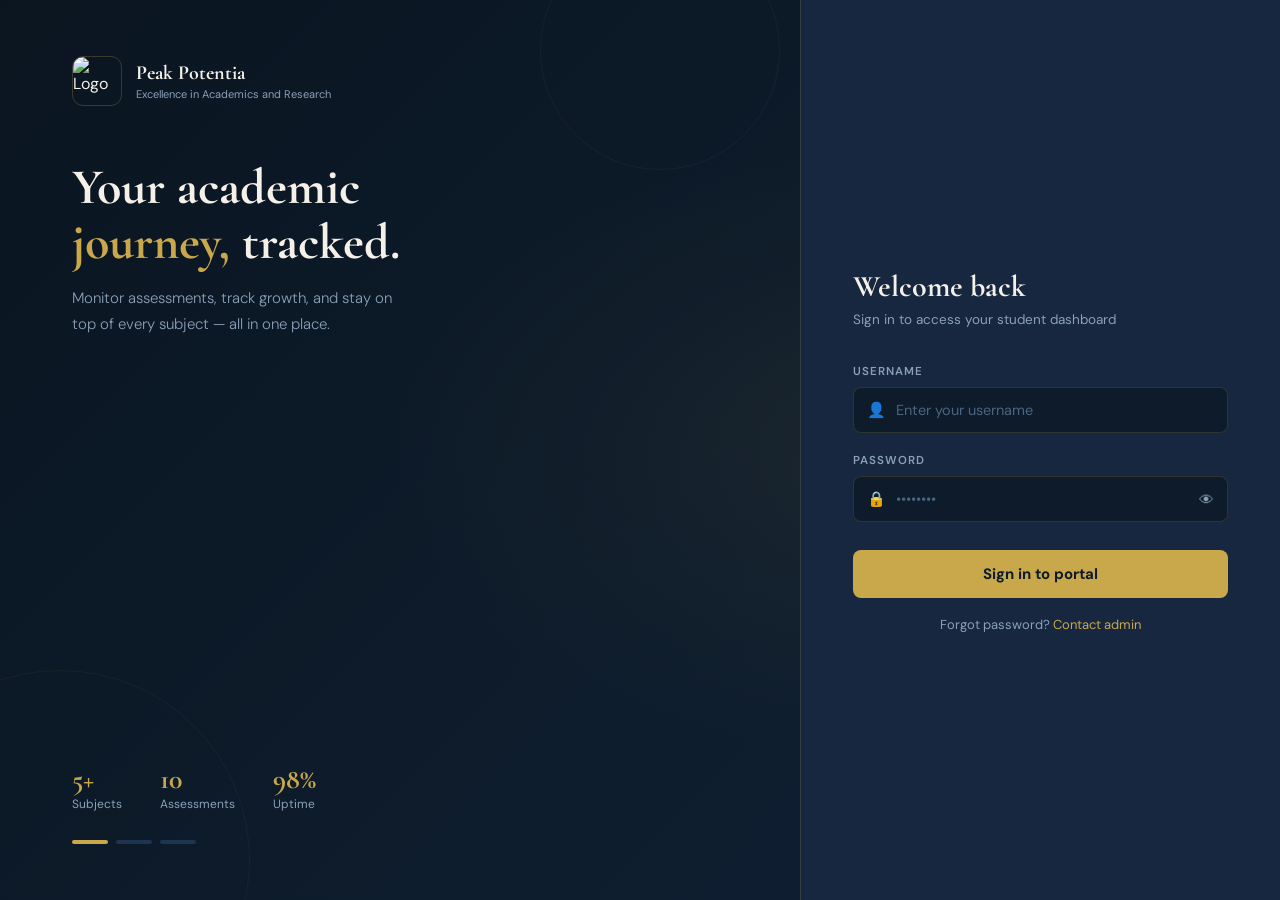
==== index.html @ 355eec3b "change the code" ====
<!DOCTYPE html>
<html lang="en">
<head>
<meta charset="UTF-8">
<meta name="viewport" content="width=device-width, initial-scale=1.0">
<title>Peak Potentia — Student Portal</title>
<link rel="preconnect" href="https://fonts.googleapis.com">
<link href="https://fonts.googleapis.com/css2?family=Cormorant+Garamond:wght@400;600;700&family=DM+Sans:wght@300;400;500;600&display=swap" rel="stylesheet">
<script src="https://cdn.jsdelivr.net/npm/@supabase/supabase-js@2"></script>
<link rel="stylesheet" href="style.css">

</head>
<body>
<div id="toast"></div>

<!-- ═══ LOGIN ═══ -->
<div id="s-login" class="screen active">
  <div class="login-wrap">
    <div class="login-deco"></div>
    <div class="login-ring" style="width:380px;height:380px;bottom:-150px;left:-130px;"></div>
    <div class="login-ring" style="width:240px;height:240px;top:-70px;right:500px;"></div>
    <div class="login-left">
      <div>
        <div class="ll-logo-wrap">
          <div class="ll-logo-box"><img id="ll-logo" src="https://fr1ekw4xx.tribe.junction.express/uploads/2025/05-May/29-Thu/sm/header-icon_6838241632ce3.png" alt="Logo"></div>
          <div><div class="ll-bname">Peak Potentia</div><div class="ll-btag">Excellence in Academics and Research</div></div>
        </div>
        <h1 class="ll-headline">Your academic<br><em>journey,</em> tracked.</h1>
        <p class="ll-sub">Monitor assessments, track growth, and stay on top of every subject — all in one place.</p>
      </div>
      <div>
        <div class="ll-stats">
          <div><div class="ll-sv">5+</div><div class="ll-sl">Subjects</div></div>
          <div><div class="ll-sv">10</div><div class="ll-sl">Assessments</div></div>
          <div><div class="ll-sv">98%</div><div class="ll-sl">Uptime</div></div>
        </div>
        <div class="ll-dots"><div class="ll-dot on"></div><div class="ll-dot"></div><div class="ll-dot"></div></div>
      </div>
    </div>
    <div class="login-right">
      <div class="lr-title">Welcome back</div>
      <div class="lr-tag">Sign in to access your student dashboard</div>
      <div id="login-err" class="login-err"></div>
      <label class="fl" for="inp-user">Username</label>
      <div class="fw">
        <span class="fi-icon">👤</span>
        <input class="fi" id="inp-user" type="text" placeholder="Enter your username" autocomplete="username">
      </div>
      <label class="fl" for="inp-pass">Password</label>
      <div class="fw">
        <span class="fi-icon">🔒</span>
        <input class="fi" id="inp-pass" type="password" placeholder="••••••••" autocomplete="current-password">
        <button class="tog-pass" type="button" onclick="togglePass()">👁</button>
      </div>
      <button class="login-btn" id="login-btn" onclick="doLogin()">Sign in to portal</button>
      <p class="login-forgot">Forgot password? <a href="#" onclick="toast('Contact your admin to reset password.','ok');return false;">Contact admin</a></p>
    </div>
  </div>
</div>

<!-- ═══ DASHBOARD ═══ -->
<div id="s-dash" class="screen">
  <div class="topbar">
    <div class="tb-brand">
      <div class="tb-logo"><img id="tb-logo" src="https://fr1ekw4xx.tribe.junction.express/uploads/2025/05-May/29-Thu/sm/header-icon_6838241632ce3.png" alt=""></div>
      <span class="tb-title">Peak <em>Potentia</em></span>
    </div>
    <div class="tb-sep"></div>
    <div class="tb-right">
      <button class="tb-notif">🔔<span class="ndot"></span></button>
      <div class="tb-vr"></div>
      <div style="display:flex;align-items:center;gap:9px;">
        <div class="tb-avatar" id="tb-av">—</div>
        <div><div class="tb-uname" id="tb-un">—</div><div class="tb-urole" id="tb-ur">—</div></div>
      </div>
      <div class="tb-vr"></div>
      <button class="signout-btn" onclick="doLogout()">Sign out</button>
    </div>
  </div>
  <div class="dash-body">
    <div class="dash-greet">
      <h2>Good morning, <em id="greet-name">—</em> ✦</h2>
      <p>Here's what's happening in your portal today.</p>
    </div>
    <div class="notice-board">
      <div class="nb-hdr">
        <span class="nb-lbl">Notice board</span>
        <span class="nb-badge" id="nb-ct">—</span>
      </div>
      <div class="notice-list" id="notice-list"><div class="loading-state">Loading…</div></div>
    </div>
    <div class="sec-lbl" id="subj-lbl">Enrolled Subjects</div>
    <div class="subj-grid" id="subj-grid"><div class="loading-state" style="grid-column:1/-1">Loading subjects…</div></div>
  </div>
</div>

<!-- ═══ SUBJECT DETAIL ═══ -->
<div id="s-detail" class="screen">
  <div class="topbar">
    <div class="tb-brand">
      <div class="tb-logo"><img id="tb2-logo" src="https://fr1ekw4xx.tribe.junction.express/uploads/2025/05-May/29-Thu/sm/header-icon_6838241632ce3.png" alt=""></div>
      <span class="tb-title">Peak <em>Potentia</em></span>
    </div>
    <button class="back-btn" onclick="goBack()">← Back</button>
    <div class="bc"><span>Dashboard</span><span style="opacity:.4"> › </span><span class="bc-cur" id="bc-name">—</span></div>
    <div class="tb-sep"></div>
    <div class="tb-right">
      <div style="display:flex;align-items:center;gap:9px;">
        <div class="tb-avatar" id="tb2-av">—</div>
        <div><div class="tb-uname" id="tb2-un">—</div><div class="tb-urole" id="tb2-ur">—</div></div>
      </div>
      <div class="tb-vr"></div>
      <button class="signout-btn" onclick="doLogout()">Sign out</button>
    </div>
  </div>
  <div class="detail-body">
    <div class="dh">
      <div class="dh-icon" id="d-icon">—</div>
      <div><div class="dh-title" id="d-title">—</div><div class="dh-meta" id="d-meta">—</div></div>
    </div>
    <div class="widgets-row">
      <!-- Widget 1: Assessments -->
      <div class="widget">
        <div class="wlbl">Assessments Completed</div>
        <div class="widget-ring-wrap">
          <div class="widget-ring">
            <svg width="70" height="70" viewBox="0 0 70 70">
              <circle cx="35" cy="35" r="28" fill="none" stroke="rgba(255,255,255,.07)" stroke-width="7"/>
              <circle id="ring-arc" cx="35" cy="35" r="28" fill="none" stroke="var(--gold)" stroke-width="7" stroke-linecap="round" stroke-dasharray="0 175.9"/>
            </svg>
            <div class="ring-val" id="ring-pct">0%</div>
          </div>
          <div>
            <div style="display:flex;align-items:flex-end;gap:6px;">
              <span class="wv" id="w-done">0</span>
              <span class="wd">/<span id="w-tot">10</span></span>
            </div>
            <div class="ws" id="w-rem">—</div>
          </div>
        </div>
      </div>
      <!-- Widget 2: Average Score -->
      <div class="widget">
        <div class="wlbl">Average Score</div>
        <div style="display:flex;align-items:flex-end;gap:6px;margin-bottom:10px;">
          <span class="wv" id="w-avg" style="color:var(--gold);">—</span>
          <span class="wd">%</span>
        </div>
        <div style="height:5px;background:rgba(255,255,255,.08);border-radius:3px;overflow:hidden;margin-bottom:7px;">
          <div id="avg-fill" style="height:100%;border-radius:3px;background:var(--gold);width:0%;transition:width .6s;"></div>
        </div>
        <div class="ws" id="w-vs">—</div>
      </div>
      <!-- Widget 3: Subscription -->
      <div class="widget" id="pay-widget">
        <div class="wlbl">Subscription Status</div>
        <div id="pay-widget-body"><div class="loading-state" style="padding:16px 0">Loading…</div></div>
      </div>
    </div>
    <!-- Chart -->
    <div class="chart-card">
      <div class="chart-hdr">
        <div class="chart-ttl">Monthly Performance</div>
        <div class="chart-leg">
          <div class="cli"><div class="cldot" style="background:var(--gold);"></div>Your score</div>
          <div class="cli"><div class="cldot" style="background:rgba(138,160,184,.5);"></div>Class avg</div>
        </div>
      </div>
      <div class="chart-area" id="chart-area"><div class="loading-state">Loading chart…</div></div>
    </div>
    <!-- Assessment Table -->
    <div class="table-card">
      <div class="thr">
        <div class="ttl">Assessment Breakdown</div>
        <span style="font-size:12px;color:var(--muted);" id="tbl-meta">—</span>
      </div>
      <div style="overflow-x:auto;">
        <table>
          <thead><tr><th>#</th><th>Assessment Name</th><th>Class Avg</th><th>Your Score</th><th>Remarks</th></tr></thead>
          <tbody id="asmnt-body"><tr><td colspan="5" class="loading-state">Loading…</td></tr></tbody>
        </table>
      </div>
    </div>

    <!-- ═══ ASSIGNMENTS SECTION ═══ -->
    <div id="assign-section" style="margin-top:18px;display:none;background:rgba(255,255,255,0.04);border:1px solid rgba(255,255,255,0.1);border-radius:14px;padding:20px 24px;">
      <div style="display:flex;justify-content:space-between;align-items:center;margin-bottom:14px;padding-bottom:12px;border-bottom:1px solid rgba(255,255,255,0.07);">
        <div style="font-weight:600;font-size:15px;color:var(--cream);">📝 Assignments</div>
        <span id="assign-count-lbl" style="font-size:12px;color:var(--muted);">—</span>
      </div>
      <div id="assign-list-student"></div>
    </div>

  </div>
</div>

<!-- ═══ VIEW ASSIGNMENT MODAL ═══ -->
<div id="view-modal" style="display:none;position:fixed;inset:0;background:rgba(0,0,0,0.85);z-index:9998;align-items:flex-start;justify-content:center;overflow-y:auto;padding:24px 12px;"
  oncontextmenu="return false;">
  <div style="background:#141c2e;border:1px solid rgba(255,255,255,0.12);border-radius:16px;padding:24px;width:100%;max-width:860px;box-shadow:0 32px 100px rgba(0,0,0,0.7);"
    onselectstart="return false;" ondragstart="return false;">
    <div id="view-modal-body"></div>
  </div>
</div>

<!-- ═══ SUBMIT MODAL ═══ -->
<div id="submit-modal" style="display:none;position:fixed;inset:0;background:rgba(0,0,0,0.7);z-index:9999;align-items:center;justify-content:center;">
  <div style="background:#1a2035;border:1px solid rgba(255,255,255,0.15);border-radius:14px;padding:28px;width:90%;max-width:420px;box-shadow:0 24px 80px rgba(0,0,0,0.5);">
    <div style="font-family:'Cormorant Garamond',serif;font-size:20px;font-weight:700;color:var(--cream);margin-bottom:5px;">Submit Assignment</div>
    <div id="modal-assign-title" style="font-size:13px;color:var(--muted);margin-bottom:20px;">—</div>
    <label style="font-size:11px;font-weight:600;letter-spacing:1px;text-transform:uppercase;color:var(--muted);display:block;margin-bottom:8px;">Upload File (PDF / Image / Word)</label>
    <input type="file" id="submit-file-input" accept=".pdf,.doc,.docx,.jpg,.jpeg,.png"
      style="width:100%;padding:10px 12px;background:rgba(255,255,255,0.06);border:1px solid rgba(255,255,255,0.15);border-radius:8px;color:var(--cream);font-size:13px;margin-bottom:12px;box-sizing:border-box;">
    <div id="submit-err" style="display:none;color:#fc8181;font-size:12.5px;margin-bottom:10px;padding:8px 12px;background:rgba(252,129,129,0.1);border-radius:6px;"></div>
    <div style="display:flex;gap:10px;justify-content:flex-end;margin-top:4px;">
      <button onclick="closeSubmitModal()"
        style="padding:9px 18px;border:1px solid rgba(255,255,255,0.15);border-radius:8px;background:transparent;color:var(--muted);font-size:13px;cursor:pointer;font-family:'DM Sans',sans-serif;">
        Cancel
      </button>
      <button onclick="doSubmitAssignment()"
        style="padding:9px 20px;border:none;border-radius:8px;background:var(--gold);color:#111;font-size:13px;font-weight:700;cursor:pointer;font-family:'DM Sans',sans-serif;">
        Submit →
      </button>
    </div>
  </div>
</div>

<!-- ═══ PAYMENT ═══ -->
<div id="s-pay" class="screen">
  <div class="topbar">
    <div class="tb-brand">
      <div class="tb-logo"><img id="tb3-logo" src="" alt=""></div>
      <span class="tb-title">Peak <em>Potentia</em></span>
    </div>
    <button class="back-btn" onclick="goBack()">← Back</button>
    <div class="bc"><span>Dashboard</span><span style="opacity:.4"> › </span><span class="bc-cur" id="pay-bc">Payment</span></div>
    <div class="tb-sep"></div>
    <div class="tb-right">
      <div style="display:flex;align-items:center;gap:9px;">
        <div class="tb-avatar" id="tb3-av">—</div>
        <div><div class="tb-uname" id="tb3-un">—</div><div class="tb-urole" id="tb3-ur">—</div></div>
      </div>
      <div class="tb-vr"></div>
      <button class="signout-btn" onclick="doLogout()">Sign out</button>
    </div>
  </div>
  <div class="pay-body">
    <div class="pay-eyebrow">Fee Payment</div>
    <div class="pay-title">Complete your<br>payment</div>
    <div class="pay-subtitle">Choose a method below to activate <strong id="pay-sname" style="color:var(--cream);">this subject</strong>.</div>
    <div class="pay-amount-box">
      <div>
        <div class="pab-lbl">Amount Due</div>
        <div class="pab-val">₹ <span id="pay-fee">—</span></div>
      </div>
      <div>
        <div class="pab-sname"><span id="pay-sicon">—</span> <span id="pay-sname2">—</span></div>
        <div class="pab-period">Monthly subscription</div>
      </div>
    </div>
    <div class="pay-methods-lbl">Select Payment Method</div>
    <div class="pay-methods">
      <!-- UPI -->
      <div class="pay-mc" id="mc-upi" onclick="selectMethod('upi')">
        <div class="pay-mh">
          <div class="pay-radio"><div class="pay-rdot"></div></div>
          <div class="pay-micon upi">📱</div>
          <div><div class="pay-mname">UPI Payment</div><div class="pay-mdesc">GPay, PhonePe, Paytm — scan and pay instantly</div></div>
        </div>
        <div class="pay-mbody" id="body-upi" style="display:none;">
          <div class="qr-wrap">
            <div class="qr-box">
              <svg viewBox="0 0 110 110" xmlns="http://www.w3.org/2000/svg" width="90" height="90">
                <rect width="110" height="110" fill="#fff"/>
                <rect x="8" y="8" width="28" height="28" fill="#111827" rx="2"/><rect x="12" y="12" width="20" height="20" fill="#fff" rx="1"/><rect x="16" y="16" width="12" height="12" fill="#111827" rx="1"/>
                <rect x="74" y="8" width="28" height="28" fill="#111827" rx="2"/><rect x="78" y="12" width="20" height="20" fill="#fff" rx="1"/><rect x="82" y="16" width="12" height="12" fill="#111827" rx="1"/>
                <rect x="8" y="74" width="28" height="28" fill="#111827" rx="2"/><rect x="12" y="78" width="20" height="20" fill="#fff" rx="1"/><rect x="16" y="82" width="12" height="12" fill="#111827" rx="1"/>
                <rect x="44" y="8" width="8" height="8" fill="#111827" rx="1"/><rect x="56" y="8" width="8" height="8" fill="#111827" rx="1"/>
                <rect x="44" y="20" width="4" height="4" fill="#111827" rx="1"/><rect x="52" y="20" width="4" height="4" fill="#111827" rx="1"/><rect x="60" y="20" width="8" height="4" fill="#111827" rx="1"/>
                <rect x="44" y="44" width="4" height="4" fill="#111827" rx="1"/><rect x="52" y="44" width="12" height="4" fill="#111827" rx="1"/>
                <rect x="44" y="52" width="8" height="4" fill="#111827" rx="1"/><rect x="56" y="52" width="4" height="4" fill="#111827" rx="1"/>
                <rect x="72" y="52" width="8" height="8" fill="#111827" rx="1"/><rect x="84" y="52" width="4" height="4" fill="#111827" rx="1"/>
                <rect x="44" y="60" width="4" height="8" fill="#111827" rx="1"/><rect x="52" y="64" width="8" height="4" fill="#111827" rx="1"/>
                <rect x="88" y="60" width="12" height="4" fill="#111827" rx="1"/><rect x="44" y="72" width="12" height="4" fill="#111827" rx="1"/>
                <rect x="60" y="72" width="4" height="8" fill="#111827" rx="1"/><rect x="68" y="76" width="8" height="4" fill="#111827" rx="1"/>
                <rect x="88" y="72" width="4" height="8" fill="#111827" rx="1"/><rect x="44" y="80" width="4" height="4" fill="#111827" rx="1"/>
                <rect x="52" y="80" width="4" height="4" fill="#111827" rx="1"/><rect x="68" y="84" width="12" height="8" fill="#111827" rx="1"/>
                <rect x="84" y="84" width="4" height="8" fill="#111827" rx="1"/><rect x="44" y="88" width="4" height="12" fill="#111827" rx="1"/>
                <rect x="52" y="92" width="8" height="8" fill="#111827" rx="1"/>
              </svg>
            </div>
            <div style="flex:1;">
              <div class="qr-inst">Scan QR and pay <strong>₹ <span id="upi-fee">—</span></strong> using any UPI app. Enter your UTR number below after paying.</div>
              <div class="qr-uid">UPI ID: <span>peakpotentia.fees@okaxis</span></div>
            </div>
          </div>
          <div class="utr-wrap">
            <label class="utr-label">UTR / Transaction Reference Number</label>
            <input class="utr-input" id="utr-upi" type="text" placeholder="e.g. 412345678901">
          </div>
        </div>
      </div>
      <!-- Bank Transfer -->
      <div class="pay-mc" id="mc-bank" onclick="selectMethod('bank')">
        <div class="pay-mh">
          <div class="pay-radio"><div class="pay-rdot"></div></div>
          <div class="pay-micon bank">🏦</div>
          <div><div class="pay-mname">Bank Transfer / NEFT</div><div class="pay-mdesc">Transfer directly to our account — NEFT / IMPS / RTGS</div></div>
        </div>
        <div class="pay-mbody" id="body-bank" style="display:none;">
          <div class="bank-grid">
            <div class="bf"><div class="bfl">Account Name</div><div class="bfv">Peak Potentia Edu. Pvt. Ltd.</div></div>
            <div class="bf"><div class="bfl">Account Number</div><div class="bfv">0042 1234 5678 90</div></div>
            <div class="bf"><div class="bfl">IFSC Code</div><div class="bfv">HDFC0004210</div></div>
            <div class="bf"><div class="bfl">Bank &amp; Branch</div><div class="bfv">HDFC Bank, Connaught Place</div></div>
          </div>
          <div style="font-size:13.5px;color:var(--muted);line-height:1.6;margin-bottom:14px;">
            Transfer <strong style="color:var(--cream);">₹ <span id="bank-fee">—</span></strong> and use your <strong style="color:var(--gold);">Roll No. <span id="bank-roll">—</span></strong> as the payment reference.
          </div>
          <div class="utr-wrap">
            <label class="utr-label">UTR / Transaction Reference Number</label>
            <input class="utr-input" id="utr-bank" type="text" placeholder="e.g. HDFC412345678901">
          </div>
        </div>
      </div>
      <!-- Cash -->
      <div class="pay-mc" id="mc-cash" onclick="selectMethod('cash')">
        <div class="pay-mh">
          <div class="pay-radio"><div class="pay-rdot"></div></div>
          <div class="pay-micon cash">💵</div>
          <div><div class="pay-mname">Cash Payment</div><div class="pay-mdesc">Visit the admin office and pay at the counter</div></div>
        </div>
        <div class="pay-mbody" id="body-cash" style="display:none;">
          <div class="cash-note">
            Visit the <strong>Admin &amp; Finance Office</strong> (Ground Floor, Block A) during working hours — <strong>Mon–Sat, 9 AM – 4 PM</strong>.
            Pay <strong>₹ <span id="cash-fee">—</span></strong> at the counter, collect your receipt, then click Submit below to log your request.
          </div>
        </div>
      </div>
    </div>
    <button class="pay-submit" id="pay-submit-btn" disabled onclick="submitPayment()">Select a payment method to continue</button>
    <p class="pay-note">Payments are verified by our team within 24 hours.<br>Your subject will be activated once confirmed.</p>
  </div>
</div>


<!-- ══ MY WORK MODAL (Student) ══ -->
<div id="my-work-modal" style="display:none;position:fixed;inset:0;background:rgba(0,0,0,0.88);z-index:9999;align-items:flex-start;justify-content:center;overflow-y:auto;padding:20px 12px;">
  <div style="background:#141c2e;border:1px solid rgba(255,255,255,0.12);border-radius:16px;width:100%;max-width:800px;box-shadow:0 32px 100px rgba(0,0,0,0.7);padding:24px;">

    <!-- Header -->
    <div style="display:flex;justify-content:space-between;align-items:center;margin-bottom:18px;">
      <div style="display:flex;align-items:center;gap:10px;">
        <div style="font-size:22px;">📋</div>
        <div>
          <div style="font-size:14px;font-weight:600;color:var(--cream);" id="mw-fname">My Submission</div>
          <div style="font-size:12px;color:var(--muted);">Your submitted worksheet</div>
        </div>
      </div>
      <button onclick="closeMyWork()" style="background:rgba(255,255,255,0.08);border:none;color:var(--muted);font-size:20px;cursor:pointer;border-radius:50%;width:36px;height:36px;">×</button>
    </div>

    <!-- File viewer -->
    <div id="mw-file-area" style="min-height:300px;background:rgba(0,0,0,0.2);border-radius:12px;overflow:hidden;"></div>

    <!-- Teacher remark -->
    <div id="mw-remark"></div>

    <!-- Close button -->
    <div style="margin-top:16px;text-align:right;">
      <button onclick="closeMyWork()" style="padding:9px 22px;background:transparent;color:var(--muted);border:1px solid rgba(255,255,255,0.15);border-radius:8px;font-family:'DM Sans',sans-serif;font-size:13px;cursor:pointer;">Close</button>
    </div>
  </div>
</div>

<script src="main.js"></script>
</body>
</html>
---- style.css ----
/* ═══════════════════ TOKENS ═══════════════════ */
*,
*::before,
*::after {
  box-sizing: border-box;
  margin: 0;
  padding: 0
}

:root {
  --navy: #0d1b2a;
  --navy-mid: #14263a;
  --navy-lt: #1e3450;
  --gold: #c9a84c;
  --gold-lt: #e8c97e;
  --cream: #f5f0e8;
  --muted: #8aa0b8;
  --green: #4caf82;
  --red: #e07070;
  --orange: #e8924a;
  --card: #172740;
  --border: rgba(201, 168, 76, .18);
  --border2: rgba(255, 255, 255, .05);
}

body {
  font-family: 'DM Sans', sans-serif;
  background: var(--navy);
  color: var(--cream);
  min-height: 100vh;
}

.screen {
  display: none;
  min-height: 100vh;
  animation: fadeIn .3s ease;
}

.screen.active {
  display: block;
}

@keyframes fadeIn {
  from {
    opacity: 0;
    transform: translateY(8px)
  }

  to {
    opacity: 1;
    transform: translateY(0)
  }
}

/* ═══ TOPBAR ═══ */
.topbar {
  height: 62px;
  background: var(--card);
  border-bottom: 1px solid var(--border);
  display: flex;
  align-items: center;
  padding: 0 28px;
  gap: 14px;
  position: sticky;
  top: 0;
  z-index: 100;
}

.tb-brand {
  display: flex;
  align-items: center;
  gap: 10px;
}

.tb-logo {
  width: 34px;
  height: 34px;
  border-radius: 7px;
  overflow: hidden;
  flex-shrink: 0;
}

.tb-logo img {
  width: 100%;
  height: 100%;
  object-fit: cover;
}

.tb-title {
  font-family: 'Cormorant Garamond', serif;
  font-size: 20px;
  font-weight: 700;
}

.tb-title em {
  color: var(--gold);
  font-style: normal;
}

.tb-sep {
  flex: 1;
}

.tb-right {
  display: flex;
  align-items: center;
  gap: 12px;
}

.tb-notif {
  position: relative;
  background: none;
  border: none;
  cursor: pointer;
  font-size: 18px;
  color: var(--muted);
}

.ndot {
  position: absolute;
  top: 2px;
  right: 2px;
  width: 7px;
  height: 7px;
  border-radius: 50%;
  background: var(--gold);
  border: 2px solid var(--card);
}

.tb-vr {
  width: 1px;
  height: 22px;
  background: var(--border);
}

.tb-avatar {
  width: 34px;
  height: 34px;
  border-radius: 50%;
  background: var(--gold);
  display: flex;
  align-items: center;
  justify-content: center;
  font-weight: 700;
  font-size: 13px;
  color: var(--navy);
}

.tb-uname {
  font-size: 13.5px;
  font-weight: 500;
}

.tb-urole {
  font-size: 11px;
  color: var(--muted);
}

.back-btn {
  display: flex;
  align-items: center;
  gap: 6px;
  background: none;
  border: 1px solid var(--border);
  border-radius: 6px;
  color: var(--muted);
  font-family: 'DM Sans', sans-serif;
  font-size: 13px;
  padding: 6px 14px;
  cursor: pointer;
  transition: all .2s;
}

.back-btn:hover {
  color: var(--cream);
  border-color: var(--gold);
}

.bc {
  display: flex;
  align-items: center;
  gap: 5px;
  font-size: 13px;
  color: var(--muted);
}

.bc-cur {
  color: var(--cream);
  font-weight: 500;
}

.signout-btn {
  background: none;
  border: 1px solid var(--border);
  border-radius: 6px;
  color: var(--muted);
  font-family: 'DM Sans', sans-serif;
  font-size: 12.5px;
  padding: 6px 12px;
  cursor: pointer;
  transition: all .2s;
}

.signout-btn:hover {
  color: var(--red);
  border-color: rgba(224, 112, 112, .4);
}

/* ═══ LOGIN ═══ */
.login-wrap {
  min-height: 100vh;
  display: flex;
  background: linear-gradient(135deg, #0a1520, #0d1b2a 50%, #0f2035);
  position: relative;
  overflow: hidden;
}

.login-deco {
  position: absolute;
  inset: 0;
  background: radial-gradient(ellipse 60% 50% at 72% 50%, rgba(201, 168, 76, .07), transparent 70%);
}

.login-ring {
  position: absolute;
  border-radius: 50%;
  border: 1px solid rgba(201, 168, 76, .06);
}

.login-left {
  flex: 1;
  display: flex;
  flex-direction: column;
  justify-content: space-between;
  padding: 56px 72px;
  position: relative;
  z-index: 1;
}

.ll-logo-wrap {
  display: flex;
  align-items: center;
  gap: 14px;
  margin-bottom: 54px;
}

.ll-logo-box {
  width: 50px;
  height: 50px;
  border-radius: 11px;
  overflow: hidden;
  border: 1.5px solid rgba(201, 168, 76, .25);
}

.ll-logo-box img {
  width: 100%;
  height: 100%;
  object-fit: cover;
}

.ll-bname {
  font-family: 'Cormorant Garamond', serif;
  font-size: 20px;
  font-weight: 700;
}

.ll-btag {
  font-size: 11px;
  color: var(--muted);
  margin-top: 2px;
}

.ll-headline {
  font-family: 'Cormorant Garamond', serif;
  font-size: 50px;
  font-weight: 700;
  line-height: 1.1;
  margin-bottom: 16px;
}

.ll-headline em {
  color: var(--gold);
  font-style: normal;
}

.ll-sub {
  color: var(--muted);
  font-size: 15px;
  font-weight: 300;
  line-height: 1.7;
  max-width: 330px;
}

.ll-stats {
  display: flex;
  gap: 38px;
}

.ll-sv {
  font-family: 'Cormorant Garamond', serif;
  font-size: 28px;
  font-weight: 700;
  color: var(--gold);
  line-height: 1;
}

.ll-sl {
  font-size: 12px;
  color: var(--muted);
  margin-top: 3px;
}

.ll-dots {
  display: flex;
  gap: 8px;
  margin-top: 28px;
}

.ll-dot {
  width: 36px;
  height: 4px;
  border-radius: 2px;
  background: var(--navy-lt);
}

.ll-dot.on {
  background: var(--gold);
}

.login-right {
  width: 480px;
  display: flex;
  flex-direction: column;
  justify-content: center;
  padding: 60px 52px;
  background: var(--card);
  border-left: 1px solid var(--border);
  position: relative;
  z-index: 1;
}

.lr-title {
  font-family: 'Cormorant Garamond', serif;
  font-size: 30px;
  font-weight: 700;
  margin-bottom: 6px;
}

.lr-tag {
  color: var(--muted);
  font-size: 13.5px;
  margin-bottom: 36px;
}

.login-err {
  display: none;
  background: rgba(224, 112, 112, .1);
  border: 1px solid rgba(224, 112, 112, .25);
  border-radius: 8px;
  padding: 11px 14px;
  font-size: 13px;
  color: var(--red);
  margin-bottom: 16px;
}

.demo-banner {
  background: rgba(201, 168, 76, .07);
  border: 1px solid rgba(201, 168, 76, .18);
  border-radius: 8px;
  padding: 10px 14px;
  font-size: 12px;
  color: #a88a40;
  margin-bottom: 18px;
  line-height: 1.6;
}

.demo-banner code {
  background: rgba(201, 168, 76, .15);
  padding: 1px 5px;
  border-radius: 3px;
  font-size: 11px;
  font-family: monospace;
}

.fl {
  font-size: 11.5px;
  font-weight: 600;
  letter-spacing: 1px;
  text-transform: uppercase;
  color: var(--muted);
  margin-bottom: 8px;
  display: block;
}

.fw {
  position: relative;
  margin-bottom: 20px;
}

.fi-icon {
  position: absolute;
  left: 14px;
  top: 50%;
  transform: translateY(-50%);
  color: var(--muted);
  font-size: 15px;
  pointer-events: none;
}

.fi {
  width: 100%;
  padding: 13px 14px 13px 42px;
  background: var(--navy);
  border: 1px solid var(--border);
  border-radius: 8px;
  color: var(--cream);
  font-family: 'DM Sans', sans-serif;
  font-size: 14.5px;
  outline: none;
  transition: border-color .2s;
}

.fi:focus {
  border-color: var(--gold);
}

.fi::placeholder {
  color: #4a6580;
}

.tog-pass {
  position: absolute;
  right: 14px;
  top: 50%;
  transform: translateY(-50%);
  background: none;
  border: none;
  cursor: pointer;
  color: var(--muted);
  font-size: 15px;
}

.login-btn {
  width: 100%;
  padding: 14px;
  background: var(--gold);
  border: none;
  border-radius: 8px;
  color: var(--navy);
  font-family: 'DM Sans', sans-serif;
  font-size: 15px;
  font-weight: 700;
  cursor: pointer;
  transition: background .2s, transform .1s;
  margin-top: 8px;
}

.login-btn:hover:not(:disabled) {
  background: var(--gold-lt);
  transform: translateY(-1px);
}

.login-btn:disabled {
  opacity: .5;
  cursor: not-allowed;
  transform: none;
}

.login-forgot {
  text-align: center;
  margin-top: 18px;
  font-size: 13px;
  color: var(--muted);
}

.login-forgot a {
  color: var(--gold);
  text-decoration: none;
}

/* ═══ DASHBOARD ═══ */
.dash-body {
  max-width: 1120px;
  margin: 0 auto;
  padding: 36px 32px;
}

.dash-greet h2 {
  font-family: 'Cormorant Garamond', serif;
  font-size: 34px;
  font-weight: 700;
  margin-bottom: 4px;
}

.dash-greet h2 em {
  color: var(--gold);
  font-style: normal;
}

.dash-greet p {
  color: var(--muted);
  font-size: 13.5px;
  margin-bottom: 32px;
}

.notice-board {
  background: var(--card);
  border: 1px solid var(--border);
  border-radius: 14px;
  padding: 22px 28px;
  margin-bottom: 34px;
  position: relative;
  overflow: hidden;
}

.notice-board::before {
  content: '';
  position: absolute;
  top: 0;
  left: 0;
  width: 4px;
  height: 100%;
  background: linear-gradient(to bottom, var(--gold), var(--gold-lt));
}

.nb-hdr {
  display: flex;
  align-items: center;
  gap: 10px;
  margin-bottom: 16px;
}

.nb-badge {
  background: var(--gold);
  color: var(--navy);
  border-radius: 20px;
  padding: 2px 9px;
  font-size: 11px;
  font-weight: 700;
}

.nb-lbl {
  font-size: 12px;
  font-weight: 600;
  letter-spacing: 1.2px;
  text-transform: uppercase;
  color: var(--gold);
}

.notice-list {
  display: flex;
  flex-direction: column;
  gap: 9px;
}

.ni {
  display: flex;
  align-items: flex-start;
  gap: 13px;
  padding: 12px 15px;
  background: rgba(255, 255, 255, .03);
  border-radius: 8px;
  border: 1px solid var(--border2);
}

.ndott {
  width: 8px;
  height: 8px;
  border-radius: 50%;
  margin-top: 5px;
  flex-shrink: 0;
}

.ndott.urgent {
  background: var(--red)
}

.ndott.info {
  background: var(--gold)
}

.ndott.success {
  background: var(--green)
}

.ni-txt {
  font-size: 13.5px;
  line-height: 1.5;
}

.ni-date {
  font-size: 11.5px;
  color: var(--muted);
  margin-top: 2px;
}

.sec-lbl {
  font-size: 11px;
  font-weight: 600;
  letter-spacing: 1.4px;
  text-transform: uppercase;
  color: var(--muted);
  margin-bottom: 18px;
}

.subj-grid {
  display: grid;
  grid-template-columns: repeat(3, 1fr);
  gap: 16px;
}

/* Subject cards */
.sub-card {
  background: var(--card);
  border: 1px solid var(--border);
  border-radius: 14px;
  padding: 22px;
  position: relative;
  overflow: hidden;
}

.sub-card.clickable {
  cursor: pointer;
  transition: all .25s;
}

.sub-card.clickable:hover {
  transform: translateY(-3px);
  box-shadow: 0 12px 32px rgba(0, 0, 0, .35);
}

.sub-card.clickable.active-card:hover {
  border-color: var(--gold);
}

.sub-card::after {
  content: '';
  position: absolute;
  top: 0;
  right: 0;
  width: 80px;
  height: 80px;
  border-radius: 0 14px 0 80px;
  opacity: .08;
}

.sub-card.c1::after {
  background: #4c9af5
}

.sub-card.c2::after {
  background: var(--gold)
}

.sub-card.c3::after {
  background: var(--green)
}

.sub-card.c4::after {
  background: #b47cef
}

.sub-card.c5::after {
  background: #ef7c8e
}

.sub-card.c6::after {
  background: #4cccaf
}

.si {
  width: 42px;
  height: 42px;
  border-radius: 10px;
  display: flex;
  align-items: center;
  justify-content: center;
  font-size: 20px;
  margin-bottom: 14px;
}

.si.c1 {
  background: rgba(76, 154, 245, .15)
}

.si.c2 {
  background: rgba(201, 168, 76, .15)
}

.si.c3 {
  background: rgba(76, 175, 130, .15)
}

.si.c4 {
  background: rgba(180, 124, 239, .15)
}

.si.c5 {
  background: rgba(239, 124, 142, .15)
}

.si.c6 {
  background: rgba(76, 204, 175, .15)
}

.sn {
  font-family: 'Cormorant Garamond', serif;
  font-size: 19px;
  font-weight: 600;
  margin-bottom: 3px;
}

.sm {
  font-size: 12px;
  color: var(--muted);
  margin-bottom: 14px;
}

.spb {
  height: 4px;
  background: rgba(255, 255, 255, .08);
  border-radius: 2px;
  overflow: hidden;
}

.spf {
  height: 100%;
  border-radius: 2px;
  background: var(--gold);
}

.spl {
  display: flex;
  justify-content: space-between;
  margin-top: 5px;
  font-size: 11.5px;
  color: var(--muted);
}

.due-chip {
  display: inline-flex;
  align-items: center;
  gap: 5px;
  background: rgba(232, 146, 74, .15);
  color: var(--orange);
  border-radius: 20px;
  padding: 3px 10px;
  font-size: 11px;
  font-weight: 600;
  margin-top: 10px;
}

.due-chip.urgent {
  background: rgba(224, 112, 112, .15);
  color: var(--red);
}

.lock-div {
  border: none;
  border-top: 1px solid var(--border);
  margin: 14px 0;
}

.fee-row {
  display: flex;
  justify-content: space-between;
  align-items: center;
  margin-bottom: 12px;
}

.fee-key {
  font-size: 12px;
  color: var(--muted);
}

.fee-val {
  font-size: 16px;
  font-weight: 700;
  font-family: 'Cormorant Garamond', serif;
}

.pay-now-btn {
  width: 100%;
  padding: 11px;
  background: var(--gold);
  border: none;
  border-radius: 8px;
  color: var(--navy);
  font-family: 'DM Sans', sans-serif;
  font-size: 13.5px;
  font-weight: 700;
  cursor: pointer;
  transition: background .2s, transform .1s;
}

.pay-now-btn:hover {
  background: var(--gold-lt);
  transform: translateY(-1px);
}

.pending-chip {
  display: inline-flex;
  align-items: center;
  gap: 7px;
  background: rgba(138, 160, 184, .1);
  border: 1px solid rgba(138, 160, 184, .2);
  color: var(--muted);
  border-radius: 20px;
  padding: 5px 14px;
  font-size: 12px;
  font-weight: 600;
  margin-top: 6px;
}

@keyframes pulse {

  0%,
  100% {
    opacity: 1
  }

  50% {
    opacity: .35
  }
}

.pulse-dot {
  width: 7px;
  height: 7px;
  border-radius: 50%;
  background: var(--gold);
  animation: pulse 1.6s infinite;
  display: inline-block;
}

/* ════════════════════════════════════════════════
   ✅ NEW — CLASS TYPE CHIP STYLES
   Subject card pe show karta hai ki student ne
   group class li hai ya individual (1-on-1) class
════════════════════════════════════════════════ */
.class-type-chip {
  display: inline-flex;
  align-items: center;
  gap: 5px;
  padding: 4px 12px;
  background: rgba(201, 168, 76, 0.15);
  border: 1px solid rgba(201, 168, 76, 0.35);
  border-radius: 20px;
  font-size: 11px;
  font-weight: 600;
  color: var(--gold);
  margin: 8px 0 10px 0;
  letter-spacing: 0.3px;
  white-space: nowrap;
}

/* Locked card mein chip subtle */
.class-type-chip.locked {
  background: rgba(138, 160, 184, 0.08);
  border-color: rgba(138, 160, 184, 0.2);
  color: var(--muted);
}

/* Active card mein chip golden glow ke saath */
.active-card .class-type-chip {
  background: rgba(201, 168, 76, 0.18);
  border-color: rgba(201, 168, 76, 0.4);
  box-shadow: 0 0 0 1px rgba(201, 168, 76, 0.08);
}

/* Detail page meta mein class type accent */
.dh-meta {
  display: flex;
  align-items: center;
  flex-wrap: wrap;
  gap: 4px;
}

/* ═══ DETAIL PAGE ═══ */
.detail-body {
  max-width: 1120px;
  margin: 0 auto;
  padding: 36px 32px;
}

.dh {
  display: flex;
  align-items: center;
  gap: 16px;
  margin-bottom: 32px;
}

.dh-icon {
  width: 54px;
  height: 54px;
  border-radius: 12px;
  display: flex;
  align-items: center;
  justify-content: center;
  font-size: 24px;
}

.dh-icon.c1 {
  background: rgba(76, 154, 245, .15)
}

.dh-icon.c2 {
  background: rgba(201, 168, 76, .15)
}

.dh-icon.c3 {
  background: rgba(76, 175, 130, .15)
}

.dh-icon.c4 {
  background: rgba(180, 124, 239, .15)
}

.dh-icon.c5 {
  background: rgba(239, 124, 142, .15)
}

.dh-icon.c6 {
  background: rgba(76, 204, 175, .15)
}

.dh-title {
  font-family: 'Cormorant Garamond', serif;
  font-size: 32px;
  font-weight: 700;
}

/* Updated — dh-meta now supports inline class type label */
.dh-meta {
  font-size: 13px;
  color: var(--muted);
  margin-top: 2px;
}

.widgets-row {
  display: grid;
  grid-template-columns: 1fr 1fr 1fr;
  gap: 16px;
  margin-bottom: 26px;
}

.widget {
  background: var(--card);
  border: 1px solid var(--border);
  border-radius: 14px;
  padding: 22px 24px;
}

.wlbl {
  font-size: 11px;
  font-weight: 600;
  letter-spacing: 1px;
  text-transform: uppercase;
  color: var(--muted);
  margin-bottom: 14px;
}

.widget-ring-wrap {
  display: flex;
  align-items: center;
  gap: 18px;
}

.widget-ring {
  position: relative;
  width: 70px;
  height: 70px;
}

.widget-ring svg {
  transform: rotate(-90deg);
}

.ring-val {
  position: absolute;
  inset: 0;
  display: flex;
  align-items: center;
  justify-content: center;
  font-family: 'Cormorant Garamond', serif;
  font-size: 17px;
  font-weight: 700;
}

.wv {
  font-family: 'Cormorant Garamond', serif;
  font-size: 42px;
  font-weight: 700;
  line-height: 1;
}

.wd {
  font-size: 16px;
  color: var(--muted);
  margin-bottom: 6px;
}

.ws {
  font-size: 12px;
  color: var(--muted);
  margin-top: 8px;
}

.widget.pay-due {
  border-color: rgba(232, 146, 74, .5);
  background: rgba(232, 146, 74, .03);
}

.widget.pay-active {
  border-color: rgba(76, 175, 130, .25);
}

.pay-due-banner {
  display: flex;
  align-items: flex-start;
  gap: 8px;
  background: rgba(232, 146, 74, .1);
  border: 1px solid rgba(232, 146, 74, .22);
  border-radius: 8px;
  padding: 10px 13px;
  margin-bottom: 12px;
}

.pay-due-txt {
  font-size: 12.5px;
  color: var(--orange);
  font-weight: 500;
  flex: 1;
  line-height: 1.4;
}

.pr {
  display: flex;
  justify-content: space-between;
  align-items: center;
  margin-bottom: 8px;
}

.pk {
  font-size: 12px;
  color: var(--muted);
}

.pv {
  font-size: 13.5px;
  font-weight: 500;
}

.pd {
  border: none;
  border-top: 1px solid var(--border);
  margin: 8px 0;
}

.pvbar {
  height: 6px;
  background: rgba(255, 255, 255, .08);
  border-radius: 3px;
  overflow: hidden;
  margin-top: 6px;
}

.pvfill {
  height: 100%;
  border-radius: 3px;
}

.pvlabel {
  display: flex;
  justify-content: space-between;
  font-size: 11px;
  color: var(--muted);
  margin-top: 5px;
}

.pay-status-chip {
  display: inline-flex;
  align-items: center;
  gap: 6px;
  background: rgba(76, 175, 130, .12);
  color: var(--green);
  border-radius: 20px;
  padding: 3px 10px;
  font-size: 11.5px;
  font-weight: 600;
  margin-top: 6px;
}

.pay-status-chip::before {
  content: '';
  width: 6px;
  height: 6px;
  border-radius: 50%;
  background: var(--green);
  display: inline-block;
}

.renew-btn {
  width: 100%;
  padding: 11px;
  background: var(--orange);
  border: none;
  border-radius: 8px;
  color: #fff;
  font-family: 'DM Sans', sans-serif;
  font-size: 13.5px;
  font-weight: 600;
  cursor: pointer;
  transition: opacity .2s, transform .1s;
  margin-top: 10px;
}

.renew-btn:hover {
  opacity: .9;
  transform: translateY(-1px);
}

/* ═══ CHART ═══ */
.chart-card {
  background: var(--card);
  border: 1px solid var(--border);
  border-radius: 14px;
  padding: 24px 28px;
  margin-bottom: 26px;
}

.chart-hdr {
  display: flex;
  justify-content: space-between;
  align-items: center;
  margin-bottom: 22px;
}

.chart-ttl {
  font-family: 'Cormorant Garamond', serif;
  font-size: 20px;
  font-weight: 600;
}

.chart-leg {
  display: flex;
  gap: 18px;
}

.cli {
  display: flex;
  align-items: center;
  gap: 6px;
  font-size: 12px;
  color: var(--muted);
}

.cldot {
  width: 8px;
  height: 8px;
  border-radius: 50%;
}

.chart-area {
  display: flex;
  align-items: flex-end;
  gap: 10px;
  height: 140px;
}

.cbg {
  flex: 1;
  display: flex;
  flex-direction: column;
  align-items: center;
  gap: 6px;
  height: 100%;
}

.cbars {
  display: flex;
  gap: 4px;
  align-items: flex-end;
  height: 120px;
  width: 100%;
  justify-content: center;
}

.cbar {
  width: 14px;
  border-radius: 4px 4px 0 0;
}

.cmonth {
  font-size: 10.5px;
  color: var(--muted);
}

/* ═══ TABLE ═══ */
.table-card {
  background: var(--card);
  border: 1px solid var(--border);
  border-radius: 14px;
  overflow: hidden;
}

.thr {
  padding: 20px 24px;
  display: flex;
  justify-content: space-between;
  align-items: center;
  border-bottom: 1px solid var(--border);
}

.ttl {
  font-family: 'Cormorant Garamond', serif;
  font-size: 20px;
  font-weight: 600;
}

table {
  width: 100%;
  border-collapse: collapse;
}

thead th {
  padding: 12px 20px;
  text-align: left;
  font-size: 10.5px;
  font-weight: 600;
  letter-spacing: 1px;
  text-transform: uppercase;
  color: var(--muted);
  border-bottom: 1px solid var(--border);
  background: rgba(0, 0, 0, .15);
}

tbody tr {
  border-bottom: 1px solid rgba(255, 255, 255, .04);
  transition: background .15s;
}

tbody tr:last-child {
  border-bottom: none;
}

tbody tr:hover {
  background: rgba(255, 255, 255, .02);
}

tbody tr.upcoming {
  opacity: .35;
}

tbody td {
  padding: 13px 20px;
  font-size: 13.5px;
}

.sbw {
  display: flex;
  align-items: center;
  gap: 10px;
}

.smb {
  flex: 1;
  max-width: 70px;
  height: 4px;
  background: rgba(255, 255, 255, .08);
  border-radius: 2px;
  overflow: hidden;
}

.smf {
  height: 100%;
  border-radius: 2px;
}

.smf.high {
  background: var(--green)
}

.smf.mid {
  background: var(--gold)
}

.smf.low {
  background: var(--red)
}

.rmk {
  display: inline-flex;
  padding: 3px 10px;
  border-radius: 20px;
  font-size: 11.5px;
  font-weight: 500;
}

.rmk.excellent {
  background: rgba(76, 175, 130, .12);
  color: var(--green);
}

.rmk.good {
  background: rgba(201, 168, 76, .12);
  color: var(--gold-lt);
}

.rmk.average {
  background: rgba(138, 160, 184, .12);
  color: var(--muted);
}

.rmk.below {
  background: rgba(224, 112, 112, .12);
  color: var(--red);
}

.dchip {
  font-size: 11px;
  padding: 2px 7px;
  border-radius: 10px;
  margin-left: 4px;
}

.dpos {
  background: rgba(76, 175, 130, .12);
  color: var(--green);
}

.dneg {
  background: rgba(224, 112, 112, .12);
  color: var(--red);
}

/* ═══ PAYMENT PAGE ═══ */
.pay-body {
  max-width: 680px;
  margin: 0 auto;
  padding: 48px 32px 80px;
}

.pay-eyebrow {
  font-size: 11px;
  font-weight: 600;
  letter-spacing: 1.4px;
  text-transform: uppercase;
  color: var(--gold);
  margin-bottom: 10px;
}

.pay-title {
  font-family: 'Cormorant Garamond', serif;
  font-size: 36px;
  font-weight: 700;
  line-height: 1.1;
  margin-bottom: 8px;
}

.pay-subtitle {
  font-size: 14px;
  color: var(--muted);
  margin-bottom: 28px;
}

.pay-amount-box {
  background: linear-gradient(135deg, rgba(201, 168, 76, .09), rgba(201, 168, 76, .03));
  border: 1px solid rgba(201, 168, 76, .25);
  border-radius: 14px;
  padding: 22px 28px;
  margin-bottom: 28px;
  display: flex;
  align-items: center;
  justify-content: space-between;
  gap: 16px;
}

.pab-lbl {
  font-size: 11px;
  font-weight: 600;
  letter-spacing: 1px;
  text-transform: uppercase;
  color: var(--muted);
  margin-bottom: 4px;
}

.pab-val {
  font-family: 'Cormorant Garamond', serif;
  font-size: 40px;
  font-weight: 700;
  color: var(--gold);
}

.pab-sname {
  font-size: 14px;
  font-weight: 600;
  text-align: right;
}

.pab-period {
  font-size: 12px;
  color: var(--muted);
}

.pay-methods-lbl {
  font-size: 11px;
  font-weight: 600;
  letter-spacing: 1.2px;
  text-transform: uppercase;
  color: var(--muted);
  margin-bottom: 14px;
}

.pay-methods {
  display: flex;
  flex-direction: column;
  gap: 12px;
  margin-bottom: 24px;
}

.pay-mc {
  background: var(--card);
  border: 1px solid var(--border);
  border-radius: 14px;
  padding: 18px 22px;
  cursor: pointer;
  transition: all .22s;
}

.pay-mc:hover {
  border-color: rgba(201, 168, 76, .3);
}

.pay-mc.sel {
  border-color: var(--gold);
  background: rgba(201, 168, 76, .04);
}

.pay-mh {
  display: flex;
  align-items: center;
  gap: 14px;
}

.pay-radio {
  width: 20px;
  height: 20px;
  border-radius: 50%;
  border: 2px solid rgba(138, 160, 184, .35);
  display: flex;
  align-items: center;
  justify-content: center;
  flex-shrink: 0;
}

.pay-mc.sel .pay-radio {
  border-color: var(--gold);
}

.pay-rdot {
  width: 9px;
  height: 9px;
  border-radius: 50%;
  background: var(--gold);
  display: none;
}

.pay-mc.sel .pay-rdot {
  display: block;
}

.pay-micon {
  width: 40px;
  height: 40px;
  border-radius: 10px;
  display: flex;
  align-items: center;
  justify-content: center;
  font-size: 18px;
}

.pay-micon.upi {
  background: rgba(76, 154, 245, .12);
}

.pay-micon.bank {
  background: rgba(76, 175, 130, .12);
}

.pay-micon.cash {
  background: rgba(201, 168, 76, .12);
}

.pay-mname {
  font-size: 15px;
  font-weight: 600;
}

.pay-mdesc {
  font-size: 12.5px;
  color: var(--muted);
  margin-top: 2px;
}

.pay-mbody {
  margin-top: 18px;
  padding-top: 18px;
  border-top: 1px solid var(--border);
  animation: fadeIn .25s ease;
}

.qr-wrap {
  display: flex;
  align-items: flex-start;
  gap: 20px;
}

.qr-box {
  background: #fff;
  border-radius: 10px;
  padding: 10px;
  width: 110px;
  height: 110px;
  flex-shrink: 0;
  display: flex;
  align-items: center;
  justify-content: center;
}

.qr-inst {
  font-size: 14px;
  line-height: 1.6;
  margin-bottom: 12px;
}

.qr-inst strong {
  color: var(--gold);
}

.qr-uid {
  background: var(--navy);
  border: 1px solid var(--border);
  border-radius: 8px;
  padding: 10px 14px;
  font-size: 13px;
  color: var(--muted);
}

.qr-uid span {
  color: var(--cream);
  font-weight: 500;
}

.bank-grid {
  display: grid;
  grid-template-columns: 1fr 1fr;
  gap: 10px;
  margin-bottom: 14px;
}

.bf {
  background: var(--navy);
  border: 1px solid var(--border);
  border-radius: 8px;
  padding: 12px 14px;
}

.bfl {
  font-size: 10.5px;
  font-weight: 600;
  letter-spacing: .8px;
  text-transform: uppercase;
  color: var(--muted);
  margin-bottom: 4px;
}

.bfv {
  font-size: 13.5px;
  font-weight: 500;
}

.cash-note {
  background: var(--navy);
  border: 1px solid var(--border);
  border-radius: 10px;
  padding: 16px 18px;
  font-size: 13.5px;
  color: var(--muted);
  line-height: 1.65;
}

.cash-note strong {
  color: var(--cream);
}

.utr-wrap {
  margin-top: 16px;
}

.utr-label {
  font-size: 11.5px;
  font-weight: 600;
  letter-spacing: .8px;
  text-transform: uppercase;
  color: var(--muted);
  margin-bottom: 8px;
  display: block;
}

.utr-input {
  width: 100%;
  padding: 12px 14px;
  background: var(--navy);
  border: 1px solid var(--border);
  border-radius: 8px;
  color: var(--cream);
  font-family: 'DM Sans', sans-serif;
  font-size: 14px;
  outline: none;
  transition: border-color .2s;
}

.utr-input:focus {
  border-color: var(--gold);
}

.utr-input::placeholder {
  color: #4a6580;
}

.pay-submit {
  width: 100%;
  padding: 16px;
  background: var(--gold);
  border: none;
  border-radius: 10px;
  color: var(--navy);
  font-family: 'DM Sans', sans-serif;
  font-size: 15.5px;
  font-weight: 700;
  cursor: pointer;
  transition: background .2s, transform .1s, opacity .2s;
}

.pay-submit:hover:not(:disabled) {
  background: var(--gold-lt);
  transform: translateY(-1px);
}

.pay-submit:disabled {
  opacity: .35;
  cursor: not-allowed;
}

.pay-note {
  text-align: center;
  font-size: 12px;
  color: var(--muted);
  margin-top: 14px;
  line-height: 1.6;
}

/* ═══ UTILS ═══ */
.spinner {
  width: 16px;
  height: 16px;
  border: 2px solid rgba(13, 27, 42, .3);
  border-top-color: var(--navy);
  border-radius: 50%;
  animation: spin .7s linear infinite;
  display: inline-block;
  vertical-align: middle;
  margin-right: 6px;
}

@keyframes spin {
  to {
    transform: rotate(360deg)
  }
}

#toast {
  position: fixed;
  bottom: 26px;
  left: 50%;
  transform: translateX(-50%) translateY(70px);
  background: var(--card);
  border: 1px solid var(--border);
  color: var(--cream);
  padding: 11px 22px;
  border-radius: 8px;
  font-size: 13.5px;
  font-weight: 500;
  transition: transform .28s, opacity .28s;
  z-index: 9999;
  white-space: nowrap;
  opacity: 0;
}

#toast.show {
  transform: translateX(-50%) translateY(0);
  opacity: 1;
}

#toast.ok {
  border-color: rgba(76, 175, 130, .4);
  color: var(--green);
}

#toast.err {
  border-color: rgba(224, 112, 112, .4);
  color: var(--red);
}

.loading-state {
  text-align: center;
  padding: 48px;
  color: var(--muted);
  font-size: 14px;
}


/* ════════════════════════════════════════════════
   ✅ ADD THIS TO END OF YOUR style.css
   Per-subject dual fee options + class type chip
════════════════════════════════════════════════ */

/* Class type chip — Subject card pe show */
.class-type-chip {
  display: inline-flex;
  align-items: center;
  gap: 5px;
  padding: 4px 12px;
  background: rgba(201, 168, 76, 0.15);
  border: 1px solid rgba(201, 168, 76, 0.35);
  border-radius: 20px;
  font-size: 11px;
  font-weight: 600;
  color: var(--gold);
  margin: 8px 0 10px 0;
  letter-spacing: 0.3px;
  white-space: nowrap;
}

.class-type-chip.locked {
  background: rgba(138, 160, 184, 0.08);
  border-color: rgba(138, 160, 184, 0.2);
  color: var(--muted);
}

.active-card .class-type-chip {
  background: rgba(201, 168, 76, 0.18);
  border-color: rgba(201, 168, 76, 0.4);
  box-shadow: 0 0 0 1px rgba(201, 168, 76, 0.08);
}

/* "Choose Class Type" label */
.choose-label {
  font-size: 11px;
  font-weight: 600;
  letter-spacing: 0.8px;
  text-transform: uppercase;
  color: var(--muted);
  margin-bottom: 10px;
  margin-top: 4px;
}

/* Fee option row (Group or Individual) */
.fee-option-row {
  position: relative;
  display: flex;
  align-items: center;
  justify-content: space-between;
  padding: 12px 14px;
  background: rgba(255, 255, 255, 0.04);
  border: 1px solid rgba(255, 255, 255, 0.1);
  border-radius: 10px;
  margin-bottom: 10px;
  cursor: pointer;
  transition: all 0.2s ease;
}

.fee-option-row:hover {
  background: rgba(201, 168, 76, 0.08);
  border-color: rgba(201, 168, 76, 0.4);
  transform: translateX(2px);
}

.fee-option-row.premium {
  background: linear-gradient(135deg, rgba(201, 168, 76, 0.08), rgba(201, 168, 76, 0.03));
  border-color: rgba(201, 168, 76, 0.3);
}

.fee-option-row.premium:hover {
  background: linear-gradient(135deg, rgba(201, 168, 76, 0.15), rgba(201, 168, 76, 0.05));
  border-color: var(--gold);
}

.fee-opt-info {
  display: flex;
  align-items: center;
  gap: 10px;
  flex: 1;
}

.fee-opt-emoji {
  font-size: 18px;
}

.fee-opt-name {
  font-size: 13px;
  font-weight: 600;
  color: var(--cream);
  margin-bottom: 2px;
}

.fee-opt-price {
  font-size: 15px;
  font-weight: 700;
  color: var(--gold);
  font-family: 'Cormorant Garamond', serif;
}

.fee-opt-period {
  font-size: 11px;
  color: var(--muted);
  font-weight: 400;
  margin-left: 3px;
}

.fee-opt-arrow {
  font-size: 16px;
  color: var(--gold);
  font-weight: 700;
  margin-left: 8px;
}

.fee-opt-badge {
  position: absolute;
  top: -7px;
  right: 12px;
  padding: 2px 8px;
  background: var(--gold);
  color: #111;
  font-size: 9px;
  font-weight: 700;
  letter-spacing: 1px;
  border-radius: 6px;
  z-index: 2;
}
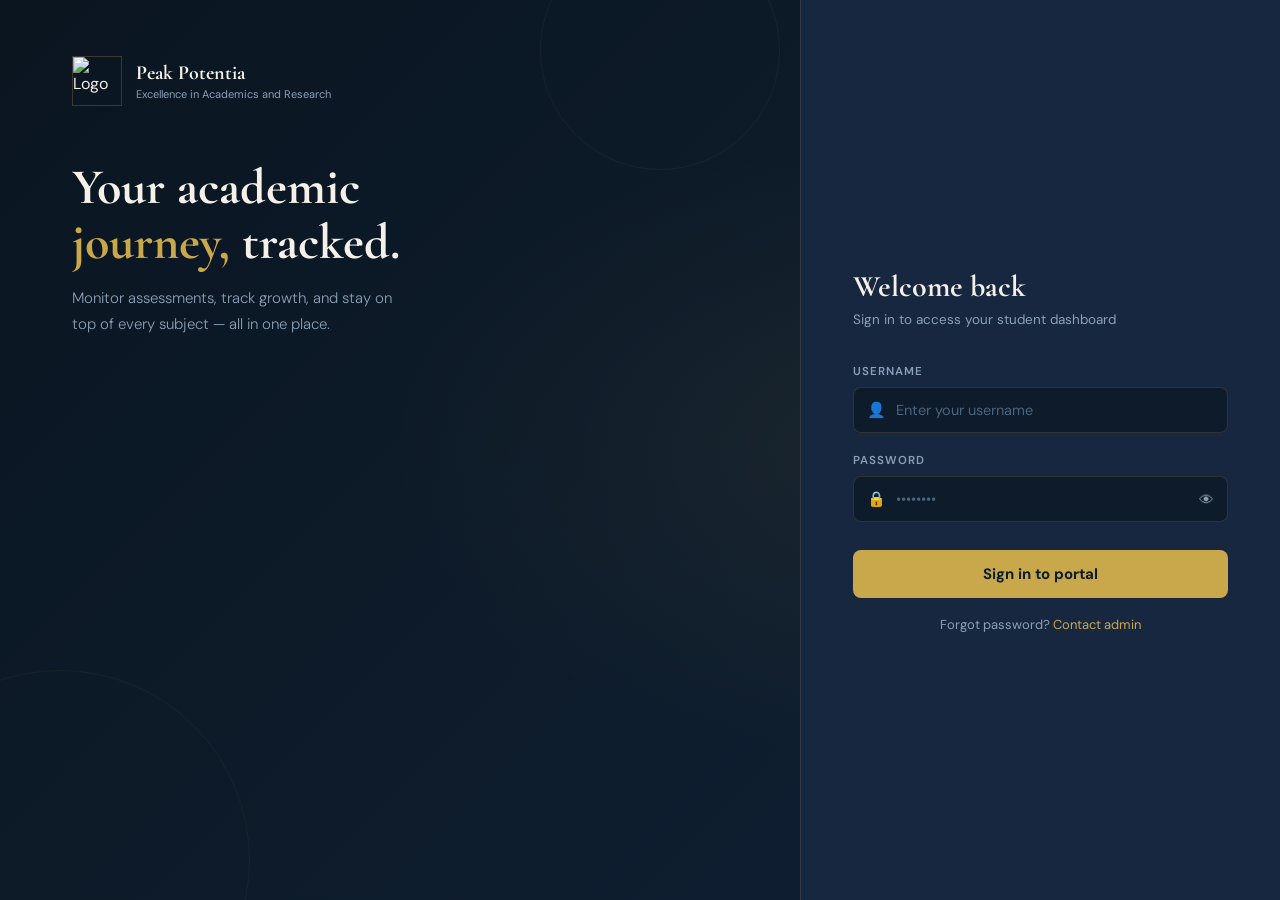
==== commit e117b7b5: "responsive" ====
--- a/index.html
+++ b/index.html
@@ -29,12 +29,12 @@
         <p class="ll-sub">Monitor assessments, track growth, and stay on top of every subject — all in one place.</p>
       </div>
       <div>
-        <div class="ll-stats">
+        <!-- <div class="ll-stats">
           <div><div class="ll-sv">5+</div><div class="ll-sl">Subjects</div></div>
           <div><div class="ll-sv">10</div><div class="ll-sl">Assessments</div></div>
           <div><div class="ll-sv">98%</div><div class="ll-sl">Uptime</div></div>
-        </div>
-        <div class="ll-dots"><div class="ll-dot on"></div><div class="ll-dot"></div><div class="ll-dot"></div></div>
+        </div> -->
+        <!-- <div class="ll-dots"><div class="ll-dot on"></div><div class="ll-dot"></div><div class="ll-dot"></div></div> -->
       </div>
     </div>
     <div class="login-right">
@@ -183,9 +183,9 @@
     </div>
 
     <!-- ═══ ASSIGNMENTS SECTION ═══ -->
-    <div id="assign-section" style="margin-top:18px;display:none;background:rgba(255,255,255,0.04);border:1px solid rgba(255,255,255,0.1);border-radius:14px;padding:20px 24px;">
+    <div id="assign-section" style="margin-top:18px;display:none;background:var(--card);border:1px solid rgba(255,255,255,0.1);border-radius:14px;padding:20px 24px;">
       <div style="display:flex;justify-content:space-between;align-items:center;margin-bottom:14px;padding-bottom:12px;border-bottom:1px solid rgba(255,255,255,0.07);">
-        <div style="font-weight:600;font-size:15px;color:var(--cream);">📝 Assignments</div>
+        <div style="font-weight:600;font-size:15px;color:var(--cream);">Assignments</div>
         <span id="assign-count-lbl" style="font-size:12px;color:var(--muted);">—</span>
       </div>
       <div id="assign-list-student"></div>
@@ -229,7 +229,7 @@
 <div id="s-pay" class="screen">
   <div class="topbar">
     <div class="tb-brand">
-      <div class="tb-logo"><img id="tb3-logo" src="" alt=""></div>
+      <div class="tb-logo"><img id="tb3-logo" src="https://fr1ekw4xx.tribe.junction.express/uploads/2025/05-May/29-Thu/sm/header-icon_6838241632ce3.png" alt=""></div>
       <span class="tb-title">Peak <em>Potentia</em></span>
     </div>
     <button class="back-btn" onclick="goBack()">← Back</button>
--- a/style.css
+++ b/style.css
@@ -23,11 +23,16 @@
   --border2: rgba(255, 255, 255, .05);
 }
 
+html {
+  -webkit-text-size-adjust: 100%;
+}
+
 body {
   font-family: 'DM Sans', sans-serif;
   background: var(--navy);
   color: var(--cream);
   min-height: 100vh;
+  overflow-x: hidden;
 }
 
 .screen {
@@ -54,7 +59,7 @@
 
 /* ═══ TOPBAR ═══ */
 .topbar {
-  height: 62px;
+  min-height: 62px;
   background: var(--card);
   border-bottom: 1px solid var(--border);
   display: flex;
@@ -64,6 +69,7 @@
   position: sticky;
   top: 0;
   z-index: 100;
+  flex-wrap: wrap;
 }
 
 .tb-brand {
@@ -75,7 +81,6 @@
 .tb-logo {
   width: 34px;
   height: 34px;
-  border-radius: 7px;
   overflow: hidden;
   flex-shrink: 0;
 }
@@ -105,6 +110,7 @@
   display: flex;
   align-items: center;
   gap: 12px;
+  flex-wrap: wrap;
 }
 
 .tb-notif {
@@ -144,6 +150,7 @@
   font-weight: 700;
   font-size: 13px;
   color: var(--navy);
+  flex-shrink: 0;
 }
 
 .tb-uname {
@@ -169,6 +176,7 @@
   padding: 6px 14px;
   cursor: pointer;
   transition: all .2s;
+  white-space: nowrap;
 }
 
 .back-btn:hover {
@@ -182,6 +190,7 @@
   gap: 5px;
   font-size: 13px;
   color: var(--muted);
+  flex-wrap: wrap;
 }
 
 .bc-cur {
@@ -199,6 +208,7 @@
   padding: 6px 12px;
   cursor: pointer;
   transition: all .2s;
+  white-space: nowrap;
 }
 
 .signout-btn:hover {
@@ -247,7 +257,7 @@
 .ll-logo-box {
   width: 50px;
   height: 50px;
-  border-radius: 11px;
+  /* border-radius: 11px; */
   overflow: hidden;
   border: 1.5px solid rgba(201, 168, 76, .25);
 }
@@ -294,6 +304,7 @@
 .ll-stats {
   display: flex;
   gap: 38px;
+  flex-wrap: wrap;
 }
 
 .ll-sv {
@@ -361,25 +372,6 @@
   font-size: 13px;
   color: var(--red);
   margin-bottom: 16px;
-}
-
-.demo-banner {
-  background: rgba(201, 168, 76, .07);
-  border: 1px solid rgba(201, 168, 76, .18);
-  border-radius: 8px;
-  padding: 10px 14px;
-  font-size: 12px;
-  color: #a88a40;
-  margin-bottom: 18px;
-  line-height: 1.6;
-}
-
-.demo-banner code {
-  background: rgba(201, 168, 76, .15);
-  padding: 1px 5px;
-  border-radius: 3px;
-  font-size: 11px;
-  font-family: monospace;
 }
 
 .fl {
@@ -833,11 +825,7 @@
   display: inline-block;
 }
 
-/* ════════════════════════════════════════════════
-   ✅ NEW — CLASS TYPE CHIP STYLES
-   Subject card pe show karta hai ki student ne
-   group class li hai ya individual (1-on-1) class
-════════════════════════════════════════════════ */
+/* Class type chip */
 .class-type-chip {
   display: inline-flex;
   align-items: center;
@@ -854,26 +842,111 @@
   white-space: nowrap;
 }
 
-/* Locked card mein chip subtle */
 .class-type-chip.locked {
   background: rgba(138, 160, 184, 0.08);
   border-color: rgba(138, 160, 184, 0.2);
   color: var(--muted);
 }
 
-/* Active card mein chip golden glow ke saath */
 .active-card .class-type-chip {
   background: rgba(201, 168, 76, 0.18);
   border-color: rgba(201, 168, 76, 0.4);
   box-shadow: 0 0 0 1px rgba(201, 168, 76, 0.08);
 }
 
-/* Detail page meta mein class type accent */
-.dh-meta {
-  display: flex;
-  align-items: center;
-  flex-wrap: wrap;
-  gap: 4px;
+.choose-label {
+  font-size: 11px;
+  font-weight: 600;
+  letter-spacing: 0.8px;
+  text-transform: uppercase;
+  color: var(--muted);
+  margin-bottom: 10px;
+  margin-top: 4px;
+}
+
+.fee-option-row {
+  position: relative;
+  display: flex;
+  align-items: center;
+  justify-content: space-between;
+  padding: 12px 14px;
+  background: rgba(255, 255, 255, 0.04);
+  border: 1px solid rgba(255, 255, 255, 0.1);
+  border-radius: 10px;
+  margin-bottom: 10px;
+  cursor: pointer;
+  transition: all 0.2s ease;
+}
+
+.fee-option-row:hover {
+  background: rgba(201, 168, 76, 0.08);
+  border-color: rgba(201, 168, 76, 0.4);
+  transform: translateX(2px);
+}
+
+.fee-option-row.premium {
+  background: linear-gradient(135deg, rgba(201, 168, 76, 0.08), rgba(201, 168, 76, 0.03));
+  border-color: rgba(201, 168, 76, 0.3);
+}
+
+.fee-option-row.premium:hover {
+  background: linear-gradient(135deg, rgba(201, 168, 76, 0.15), rgba(201, 168, 76, 0.05));
+  border-color: var(--gold);
+}
+
+.fee-opt-info {
+  display: flex;
+  align-items: center;
+  gap: 10px;
+  flex: 1;
+  min-width: 0;
+}
+
+.fee-opt-emoji {
+  font-size: 18px;
+  flex-shrink: 0;
+}
+
+.fee-opt-name {
+  font-size: 13px;
+  font-weight: 600;
+  color: var(--cream);
+  margin-bottom: 2px;
+}
+
+.fee-opt-price {
+  font-size: 15px;
+  font-weight: 700;
+  color: var(--gold);
+  font-family: 'Cormorant Garamond', serif;
+}
+
+.fee-opt-period {
+  font-size: 11px;
+  color: var(--muted);
+  font-weight: 400;
+  margin-left: 3px;
+}
+
+.fee-opt-arrow {
+  font-size: 16px;
+  color: var(--gold);
+  font-weight: 700;
+  margin-left: 8px;
+}
+
+.fee-opt-badge {
+  position: absolute;
+  top: -7px;
+  right: 12px;
+  padding: 2px 8px;
+  background: var(--gold);
+  color: #111;
+  font-size: 9px;
+  font-weight: 700;
+  letter-spacing: 1px;
+  border-radius: 6px;
+  z-index: 2;
 }
 
 /* ═══ DETAIL PAGE ═══ */
@@ -888,6 +961,7 @@
   align-items: center;
   gap: 16px;
   margin-bottom: 32px;
+  flex-wrap: wrap;
 }
 
 .dh-icon {
@@ -898,6 +972,7 @@
   align-items: center;
   justify-content: center;
   font-size: 24px;
+  flex-shrink: 0;
 }
 
 .dh-icon.c1 {
@@ -930,11 +1005,14 @@
   font-weight: 700;
 }
 
-/* Updated — dh-meta now supports inline class type label */
 .dh-meta {
   font-size: 13px;
   color: var(--muted);
   margin-top: 2px;
+  display: flex;
+  align-items: center;
+  flex-wrap: wrap;
+  gap: 4px;
 }
 
 .widgets-row {
@@ -1039,6 +1117,7 @@
   justify-content: space-between;
   align-items: center;
   margin-bottom: 8px;
+  gap: 8px;
 }
 
 .pk {
@@ -1049,6 +1128,7 @@
 .pv {
   font-size: 13.5px;
   font-weight: 500;
+  text-align: right;
 }
 
 .pd {
@@ -1115,11 +1195,6 @@
   margin-top: 10px;
 }
 
-.renew-btn:hover {
-  opacity: .9;
-  transform: translateY(-1px);
-}
-
 /* ═══ CHART ═══ */
 .chart-card {
   background: var(--card);
@@ -1134,6 +1209,8 @@
   justify-content: space-between;
   align-items: center;
   margin-bottom: 22px;
+  flex-wrap: wrap;
+  gap: 10px;
 }
 
 .chart-ttl {
@@ -1145,6 +1222,7 @@
 .chart-leg {
   display: flex;
   gap: 18px;
+  flex-wrap: wrap;
 }
 
 .cli {
@@ -1166,10 +1244,12 @@
   align-items: flex-end;
   gap: 10px;
   height: 140px;
+  overflow-x: auto;
 }
 
 .cbg {
   flex: 1;
+  min-width: 40px;
   display: flex;
   flex-direction: column;
   align-items: center;
@@ -1210,6 +1290,8 @@
   justify-content: space-between;
   align-items: center;
   border-bottom: 1px solid var(--border);
+  flex-wrap: wrap;
+  gap: 8px;
 }
 
 .ttl {
@@ -1233,6 +1315,7 @@
   color: var(--muted);
   border-bottom: 1px solid var(--border);
   background: rgba(0, 0, 0, .15);
+  white-space: nowrap;
 }
 
 tbody tr {
@@ -1374,6 +1457,7 @@
   align-items: center;
   justify-content: space-between;
   gap: 16px;
+  flex-wrap: wrap;
 }
 
 .pab-lbl {
@@ -1395,7 +1479,6 @@
 .pab-sname {
   font-size: 14px;
   font-weight: 600;
-  text-align: right;
 }
 
 .pab-period {
@@ -1441,6 +1524,7 @@
   display: flex;
   align-items: center;
   gap: 14px;
+  flex-wrap: wrap;
 }
 
 .pay-radio {
@@ -1478,6 +1562,7 @@
   align-items: center;
   justify-content: center;
   font-size: 18px;
+  flex-shrink: 0;
 }
 
 .pay-micon.upi {
@@ -1514,6 +1599,7 @@
   display: flex;
   align-items: flex-start;
   gap: 20px;
+  flex-wrap: wrap;
 }
 
 .qr-box {
@@ -1545,6 +1631,7 @@
   padding: 10px 14px;
   font-size: 13px;
   color: var(--muted);
+  word-break: break-all;
 }
 
 .qr-uid span {
@@ -1578,6 +1665,7 @@
 .bfv {
   font-size: 13.5px;
   font-weight: 500;
+  word-break: break-word;
 }
 
 .cash-note {
@@ -1623,10 +1711,6 @@
 
 .utr-input:focus {
   border-color: var(--gold);
-}
-
-.utr-input::placeholder {
-  color: #4a6580;
 }
 
 .pay-submit {
@@ -1694,8 +1778,9 @@
   font-weight: 500;
   transition: transform .28s, opacity .28s;
   z-index: 9999;
-  white-space: nowrap;
+  max-width: calc(100% - 32px);
   opacity: 0;
+  text-align: center;
 }
 
 #toast.show {
@@ -1722,130 +1807,510 @@
 
 
 /* ════════════════════════════════════════════════
-   ✅ ADD THIS TO END OF YOUR style.css
-   Per-subject dual fee options + class type chip
+   📱 RESPONSIVE BREAKPOINTS
+   - Desktop:  > 1100px (default)
+   - Laptop:   900px - 1100px
+   - Tablet:   600px - 900px
+   - Mobile:   < 600px
+   - Small:    < 400px
 ════════════════════════════════════════════════ */
 
-/* Class type chip — Subject card pe show */
-.class-type-chip {
-  display: inline-flex;
-  align-items: center;
-  gap: 5px;
-  padding: 4px 12px;
-  background: rgba(201, 168, 76, 0.15);
-  border: 1px solid rgba(201, 168, 76, 0.35);
-  border-radius: 20px;
-  font-size: 11px;
-  font-weight: 600;
-  color: var(--gold);
-  margin: 8px 0 10px 0;
-  letter-spacing: 0.3px;
-  white-space: nowrap;
-}
-
-.class-type-chip.locked {
-  background: rgba(138, 160, 184, 0.08);
-  border-color: rgba(138, 160, 184, 0.2);
-  color: var(--muted);
-}
-
-.active-card .class-type-chip {
-  background: rgba(201, 168, 76, 0.18);
-  border-color: rgba(201, 168, 76, 0.4);
-  box-shadow: 0 0 0 1px rgba(201, 168, 76, 0.08);
-}
-
-/* "Choose Class Type" label */
-.choose-label {
-  font-size: 11px;
-  font-weight: 600;
-  letter-spacing: 0.8px;
-  text-transform: uppercase;
-  color: var(--muted);
-  margin-bottom: 10px;
-  margin-top: 4px;
-}
-
-/* Fee option row (Group or Individual) */
-.fee-option-row {
-  position: relative;
-  display: flex;
-  align-items: center;
-  justify-content: space-between;
-  padding: 12px 14px;
-  background: rgba(255, 255, 255, 0.04);
-  border: 1px solid rgba(255, 255, 255, 0.1);
-  border-radius: 10px;
-  margin-bottom: 10px;
-  cursor: pointer;
-  transition: all 0.2s ease;
-}
-
-.fee-option-row:hover {
-  background: rgba(201, 168, 76, 0.08);
-  border-color: rgba(201, 168, 76, 0.4);
-  transform: translateX(2px);
-}
-
-.fee-option-row.premium {
-  background: linear-gradient(135deg, rgba(201, 168, 76, 0.08), rgba(201, 168, 76, 0.03));
-  border-color: rgba(201, 168, 76, 0.3);
-}
-
-.fee-option-row.premium:hover {
-  background: linear-gradient(135deg, rgba(201, 168, 76, 0.15), rgba(201, 168, 76, 0.05));
-  border-color: var(--gold);
-}
-
-.fee-opt-info {
-  display: flex;
-  align-items: center;
-  gap: 10px;
-  flex: 1;
-}
-
-.fee-opt-emoji {
-  font-size: 18px;
-}
-
-.fee-opt-name {
-  font-size: 13px;
-  font-weight: 600;
-  color: var(--cream);
-  margin-bottom: 2px;
-}
-
-.fee-opt-price {
-  font-size: 15px;
-  font-weight: 700;
-  color: var(--gold);
-  font-family: 'Cormorant Garamond', serif;
-}
-
-.fee-opt-period {
-  font-size: 11px;
-  color: var(--muted);
-  font-weight: 400;
-  margin-left: 3px;
-}
-
-.fee-opt-arrow {
-  font-size: 16px;
-  color: var(--gold);
-  font-weight: 700;
-  margin-left: 8px;
-}
-
-.fee-opt-badge {
-  position: absolute;
-  top: -7px;
-  right: 12px;
-  padding: 2px 8px;
-  background: var(--gold);
-  color: #111;
-  font-size: 9px;
-  font-weight: 700;
-  letter-spacing: 1px;
-  border-radius: 6px;
-  z-index: 2;
+/* ═══ LAPTOP (900px - 1100px) ═══ */
+@media (max-width: 1100px) {
+
+  .dash-body,
+  .detail-body {
+    padding: 32px 24px;
+  }
+
+  .subj-grid {
+    grid-template-columns: repeat(2, 1fr);
+  }
+
+  .widgets-row {
+    grid-template-columns: 1fr 1fr;
+  }
+
+  .widgets-row .widget:nth-child(3) {
+    grid-column: 1 / -1;
+  }
+
+  .login-left {
+    padding: 48px 56px;
+  }
+
+  .ll-headline {
+    font-size: 42px;
+  }
+}
+
+/* ═══ TABLET (600px - 900px) ═══ */
+@media (max-width: 900px) {
+  .topbar {
+    padding: 12px 18px;
+    gap: 10px;
+  }
+
+  .tb-title {
+    font-size: 17px;
+  }
+
+  .tb-uname {
+    font-size: 12.5px;
+  }
+
+  .tb-urole {
+    font-size: 10.5px;
+  }
+
+  .dash-body,
+  .detail-body {
+    padding: 24px 18px;
+  }
+
+  .dash-greet h2 {
+    font-size: 28px;
+  }
+
+  .dh-title {
+    font-size: 26px;
+  }
+
+  /* Login becomes stacked */
+  .login-wrap {
+    flex-direction: column;
+    min-height: auto;
+  }
+
+  .login-left {
+    padding: 40px 32px;
+    flex: none;
+  }
+
+  .ll-headline {
+    font-size: 36px;
+    margin-bottom: 12px;
+  }
+
+  .ll-logo-wrap {
+    margin-bottom: 32px;
+  }
+
+  .ll-stats {
+    margin-top: 24px;
+    gap: 28px;
+  }
+
+  .login-right {
+    width: 100%;
+    padding: 40px 32px;
+    border-left: none;
+    border-top: 1px solid var(--border);
+  }
+
+  .lr-title {
+    font-size: 26px;
+  }
+
+  /* Subject grid */
+  .subj-grid {
+    grid-template-columns: repeat(2, 1fr);
+    gap: 14px;
+  }
+
+  /* Widgets stack */
+  .widgets-row {
+    grid-template-columns: 1fr;
+    gap: 12px;
+  }
+
+  .widgets-row .widget:nth-child(3) {
+    grid-column: auto;
+  }
+
+  /* Bank grid */
+  .bank-grid {
+    grid-template-columns: 1fr;
+  }
+
+  /* Payment amount box */
+  .pay-amount-box {
+    flex-direction: column;
+    align-items: flex-start;
+    text-align: left;
+  }
+
+  .pab-val {
+    font-size: 32px;
+  }
+
+  /* Notice board */
+  .notice-board {
+    padding: 18px 22px;
+  }
+
+  /* Tables become scrollable */
+  table {
+    font-size: 12.5px;
+  }
+
+  thead th {
+    padding: 10px 14px;
+  }
+
+  tbody td {
+    padding: 11px 14px;
+  }
+}
+
+/* ═══ MOBILE (< 600px) ═══ */
+@media (max-width: 600px) {
+  .topbar {
+    padding: 10px 14px;
+    gap: 8px;
+    min-height: 56px;
+  }
+
+  .tb-title {
+    font-size: 15px;
+  }
+
+  .tb-notif {
+    font-size: 16px;
+  }
+
+  .tb-vr {
+    display: none;
+  }
+
+  /* Hide user name/role on small screens, keep just avatar */
+  .tb-right>div:not(.tb-avatar):not(.tb-vr)>div:not(.tb-avatar) {
+    display: none;
+  }
+
+  .tb-right {
+    gap: 8px;
+  }
+
+  .signout-btn {
+    padding: 5px 10px;
+    font-size: 11.5px;
+  }
+
+  .back-btn {
+    padding: 5px 10px;
+    font-size: 12px;
+  }
+
+  .bc {
+    font-size: 12px;
+  }
+
+  /* Body padding */
+  .dash-body,
+  .detail-body {
+    padding: 20px 14px;
+  }
+
+  .pay-body {
+    padding: 28px 16px 60px;
+  }
+
+  /* Headings */
+  .dash-greet h2 {
+    font-size: 24px;
+  }
+
+  .dash-greet p {
+    font-size: 12.5px;
+    margin-bottom: 22px;
+  }
+
+  .dh-title {
+    font-size: 22px;
+  }
+
+  .pay-title {
+    font-size: 28px;
+  }
+
+  .lr-title {
+    font-size: 24px;
+  }
+
+  .ll-headline {
+    font-size: 30px;
+  }
+
+  /* Subject grid 1 column */
+  .subj-grid {
+    grid-template-columns: 1fr;
+    gap: 12px;
+  }
+
+  .sub-card {
+    padding: 18px;
+  }
+
+  .sn {
+    font-size: 17px;
+  }
+
+  /* Notice board */
+  .notice-board {
+    padding: 16px 18px;
+    margin-bottom: 24px;
+  }
+
+  .ni {
+    padding: 10px 12px;
+    gap: 10px;
+  }
+
+  .ni-txt {
+    font-size: 12.5px;
+  }
+
+  /* Detail page */
+  .dh {
+    gap: 12px;
+    margin-bottom: 22px;
+  }
+
+  .dh-icon {
+    width: 46px;
+    height: 46px;
+    font-size: 20px;
+  }
+
+  .widget {
+    padding: 18px 20px;
+  }
+
+  .wv {
+    font-size: 36px;
+  }
+
+  /* Chart */
+  .chart-card {
+    padding: 18px 16px;
+  }
+
+  .chart-hdr {
+    margin-bottom: 16px;
+  }
+
+  .chart-ttl {
+    font-size: 17px;
+  }
+
+  .chart-area {
+    height: 120px;
+    gap: 6px;
+  }
+
+  .cbars {
+    height: 100px;
+    gap: 3px;
+  }
+
+  .cbar {
+    width: 10px;
+  }
+
+  /* Table — horizontal scroll */
+  .thr {
+    padding: 16px 18px;
+  }
+
+  .ttl {
+    font-size: 17px;
+  }
+
+  thead th {
+    padding: 9px 12px;
+    font-size: 10px;
+  }
+
+  tbody td {
+    padding: 10px 12px;
+    font-size: 12.5px;
+  }
+
+  .smb {
+    max-width: 50px;
+  }
+
+  /* Payment page */
+  .pay-amount-box {
+    padding: 18px 20px;
+  }
+
+  .pab-val {
+    font-size: 30px;
+  }
+
+  .pay-mc {
+    padding: 14px 16px;
+  }
+
+  .pay-mh {
+    gap: 10px;
+  }
+
+  .pay-micon {
+    width: 36px;
+    height: 36px;
+    font-size: 16px;
+  }
+
+  .pay-mname {
+    font-size: 14px;
+  }
+
+  .pay-mdesc {
+    font-size: 11.5px;
+  }
+
+  .qr-wrap {
+    flex-direction: column;
+    align-items: center;
+    text-align: center;
+    gap: 14px;
+  }
+
+  .qr-inst {
+    text-align: left;
+  }
+
+  /* Login */
+  .login-left {
+    padding: 32px 22px;
+  }
+
+  .login-right {
+    padding: 32px 22px;
+  }
+
+  .ll-headline {
+    font-size: 28px;
+  }
+
+  .ll-logo-wrap {
+    margin-bottom: 24px;
+    gap: 10px;
+  }
+
+  .ll-logo-box {
+    width: 42px;
+    height: 42px;
+  }
+
+  .ll-bname {
+    font-size: 17px;
+  }
+
+  .ll-stats {
+    gap: 20px;
+  }
+
+  .ll-sv {
+    font-size: 24px;
+  }
+
+  /* Fee option rows */
+  .fee-option-row {
+    padding: 10px 12px;
+  }
+
+  .fee-opt-emoji {
+    font-size: 16px;
+  }
+
+  .fee-opt-name {
+    font-size: 12.5px;
+  }
+
+  .fee-opt-price {
+    font-size: 14px;
+  }
+
+  /* Toast */
+  #toast {
+    bottom: 16px;
+    left: 16px;
+    right: 16px;
+    transform: translateY(70px);
+    padding: 10px 16px;
+    font-size: 12.5px;
+  }
+
+  #toast.show {
+    transform: translateY(0);
+  }
+}
+
+/* ═══ SMALL MOBILE (< 400px) ═══ */
+@media (max-width: 400px) {
+  .topbar {
+    padding: 8px 10px;
+  }
+
+  .tb-title {
+    font-size: 14px;
+  }
+
+  .dash-body,
+  .detail-body,
+  .pay-body {
+    padding: 16px 10px;
+  }
+
+  .dash-greet h2 {
+    font-size: 22px;
+  }
+
+  .dh-title {
+    font-size: 20px;
+  }
+
+  .pay-title {
+    font-size: 24px;
+  }
+
+  .ll-headline {
+    font-size: 26px;
+  }
+
+  .sub-card {
+    padding: 16px;
+  }
+
+  .widget {
+    padding: 16px;
+  }
+
+  thead th,
+  tbody td {
+    padding: 8px 10px;
+    font-size: 11.5px;
+  }
+
+  .pay-amount-box {
+    padding: 14px 16px;
+  }
+
+  .pab-val {
+    font-size: 26px;
+  }
+}
+
+/* ═══ EXTRA: Touch device optimization ═══ */
+@media (hover: none) {
+
+  .sub-card.clickable:hover,
+  .pay-mc:hover,
+  .fee-option-row:hover {
+    transform: none;
+  }
 }
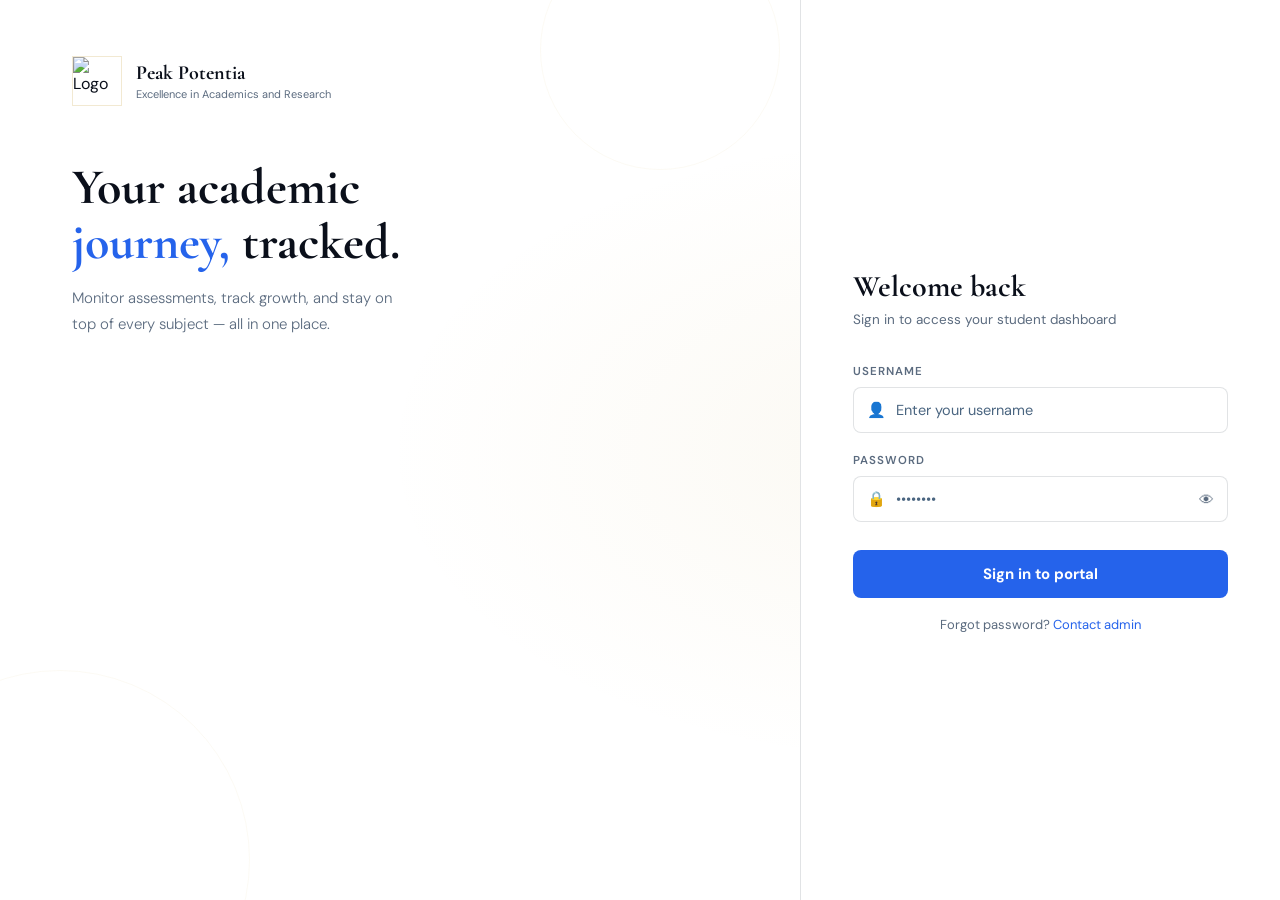
==== commit eb407960: "change path" ====
--- a/index.html
+++ b/index.html
@@ -1,378 +1,503 @@
 <!DOCTYPE html>
 <html lang="en">
+
 <head>
-<meta charset="UTF-8">
-<meta name="viewport" content="width=device-width, initial-scale=1.0">
-<title>Peak Potentia — Student Portal</title>
-<link rel="preconnect" href="https://fonts.googleapis.com">
-<link href="https://fonts.googleapis.com/css2?family=Cormorant+Garamond:wght@400;600;700&family=DM+Sans:wght@300;400;500;600&display=swap" rel="stylesheet">
-<script src="https://cdn.jsdelivr.net/npm/@supabase/supabase-js@2"></script>
-<link rel="stylesheet" href="style.css">
+  <meta charset="UTF-8">
+  <meta name="viewport" content="width=device-width, initial-scale=1.0">
+  <title>Peak Potentia — Student Portal</title>
+  <link rel="preconnect" href="https://fonts.googleapis.com">
+  <link
+    href="https://fonts.googleapis.com/css2?family=Cormorant+Garamond:wght@400;600;700&family=DM+Sans:wght@300;400;500;600&display=swap"
+    rel="stylesheet">
+  <script src="https://cdn.jsdelivr.net/npm/@supabase/supabase-js@2"></script>
+  <link rel="stylesheet" href="style.css">
 
 </head>
+
 <body>
-<div id="toast"></div>
-
-<!-- ═══ LOGIN ═══ -->
-<div id="s-login" class="screen active">
-  <div class="login-wrap">
-    <div class="login-deco"></div>
-    <div class="login-ring" style="width:380px;height:380px;bottom:-150px;left:-130px;"></div>
-    <div class="login-ring" style="width:240px;height:240px;top:-70px;right:500px;"></div>
-    <div class="login-left">
-      <div>
-        <div class="ll-logo-wrap">
-          <div class="ll-logo-box"><img id="ll-logo" src="https://fr1ekw4xx.tribe.junction.express/uploads/2025/05-May/29-Thu/sm/header-icon_6838241632ce3.png" alt="Logo"></div>
-          <div><div class="ll-bname">Peak Potentia</div><div class="ll-btag">Excellence in Academics and Research</div></div>
-        </div>
-        <h1 class="ll-headline">Your academic<br><em>journey,</em> tracked.</h1>
-        <p class="ll-sub">Monitor assessments, track growth, and stay on top of every subject — all in one place.</p>
-      </div>
-      <div>
-        <!-- <div class="ll-stats">
+  <div id="toast"></div>
+
+  <!-- ═══ LOGIN ═══ -->
+  <div id="s-login" class="screen active">
+    <div class="login-wrap">
+      <div class="login-deco"></div>
+      <div class="login-ring" style="width:380px;height:380px;bottom:-150px;left:-130px;"></div>
+      <div class="login-ring" style="width:240px;height:240px;top:-70px;right:500px;"></div>
+      <div class="login-left">
+        <div>
+          <div class="ll-logo-wrap">
+            <div class="ll-logo-box"><img id="ll-logo"
+                src="https://fr1ekw4xx.tribe.junction.express/uploads/2025/05-May/29-Thu/sm/header-icon_6838241632ce3.png"
+                alt="Logo"></div>
+            <div>
+              <div class="ll-bname">Peak Potentia</div>
+              <div class="ll-btag">Excellence in Academics and Research</div>
+            </div>
+          </div>
+          <h1 class="ll-headline">Your academic<br><em>journey,</em> tracked.</h1>
+          <p class="ll-sub">Monitor assessments, track growth, and stay on top of every subject — all in one place.</p>
+        </div>
+        <div>
+          <!-- <div class="ll-stats">
           <div><div class="ll-sv">5+</div><div class="ll-sl">Subjects</div></div>
           <div><div class="ll-sv">10</div><div class="ll-sl">Assessments</div></div>
           <div><div class="ll-sv">98%</div><div class="ll-sl">Uptime</div></div>
         </div> -->
-        <!-- <div class="ll-dots"><div class="ll-dot on"></div><div class="ll-dot"></div><div class="ll-dot"></div></div> -->
-      </div>
-    </div>
-    <div class="login-right">
-      <div class="lr-title">Welcome back</div>
-      <div class="lr-tag">Sign in to access your student dashboard</div>
-      <div id="login-err" class="login-err"></div>
-      <label class="fl" for="inp-user">Username</label>
-      <div class="fw">
-        <span class="fi-icon">👤</span>
-        <input class="fi" id="inp-user" type="text" placeholder="Enter your username" autocomplete="username">
-      </div>
-      <label class="fl" for="inp-pass">Password</label>
-      <div class="fw">
-        <span class="fi-icon">🔒</span>
-        <input class="fi" id="inp-pass" type="password" placeholder="••••••••" autocomplete="current-password">
-        <button class="tog-pass" type="button" onclick="togglePass()">👁</button>
-      </div>
-      <button class="login-btn" id="login-btn" onclick="doLogin()">Sign in to portal</button>
-      <p class="login-forgot">Forgot password? <a href="#" onclick="toast('Contact your admin to reset password.','ok');return false;">Contact admin</a></p>
-    </div>
-  </div>
-</div>
-
-<!-- ═══ DASHBOARD ═══ -->
-<div id="s-dash" class="screen">
-  <div class="topbar">
-    <div class="tb-brand">
-      <div class="tb-logo"><img id="tb-logo" src="https://fr1ekw4xx.tribe.junction.express/uploads/2025/05-May/29-Thu/sm/header-icon_6838241632ce3.png" alt=""></div>
-      <span class="tb-title">Peak <em>Potentia</em></span>
-    </div>
-    <div class="tb-sep"></div>
-    <div class="tb-right">
-      <button class="tb-notif">🔔<span class="ndot"></span></button>
-      <div class="tb-vr"></div>
-      <div style="display:flex;align-items:center;gap:9px;">
-        <div class="tb-avatar" id="tb-av">—</div>
-        <div><div class="tb-uname" id="tb-un">—</div><div class="tb-urole" id="tb-ur">—</div></div>
-      </div>
-      <div class="tb-vr"></div>
-      <button class="signout-btn" onclick="doLogout()">Sign out</button>
-    </div>
-  </div>
-  <div class="dash-body">
-    <div class="dash-greet">
-      <h2>Good morning, <em id="greet-name">—</em> ✦</h2>
-      <p>Here's what's happening in your portal today.</p>
-    </div>
-    <div class="notice-board">
-      <div class="nb-hdr">
-        <span class="nb-lbl">Notice board</span>
-        <span class="nb-badge" id="nb-ct">—</span>
-      </div>
-      <div class="notice-list" id="notice-list"><div class="loading-state">Loading…</div></div>
-    </div>
-    <div class="sec-lbl" id="subj-lbl">Enrolled Subjects</div>
-    <div class="subj-grid" id="subj-grid"><div class="loading-state" style="grid-column:1/-1">Loading subjects…</div></div>
-  </div>
-</div>
-
-<!-- ═══ SUBJECT DETAIL ═══ -->
-<div id="s-detail" class="screen">
-  <div class="topbar">
-    <div class="tb-brand">
-      <div class="tb-logo"><img id="tb2-logo" src="https://fr1ekw4xx.tribe.junction.express/uploads/2025/05-May/29-Thu/sm/header-icon_6838241632ce3.png" alt=""></div>
-      <span class="tb-title">Peak <em>Potentia</em></span>
-    </div>
-    <button class="back-btn" onclick="goBack()">← Back</button>
-    <div class="bc"><span>Dashboard</span><span style="opacity:.4"> › </span><span class="bc-cur" id="bc-name">—</span></div>
-    <div class="tb-sep"></div>
-    <div class="tb-right">
-      <div style="display:flex;align-items:center;gap:9px;">
-        <div class="tb-avatar" id="tb2-av">—</div>
-        <div><div class="tb-uname" id="tb2-un">—</div><div class="tb-urole" id="tb2-ur">—</div></div>
-      </div>
-      <div class="tb-vr"></div>
-      <button class="signout-btn" onclick="doLogout()">Sign out</button>
-    </div>
-  </div>
-  <div class="detail-body">
-    <div class="dh">
-      <div class="dh-icon" id="d-icon">—</div>
-      <div><div class="dh-title" id="d-title">—</div><div class="dh-meta" id="d-meta">—</div></div>
-    </div>
-    <div class="widgets-row">
-      <!-- Widget 1: Assessments -->
-      <div class="widget">
-        <div class="wlbl">Assessments Completed</div>
-        <div class="widget-ring-wrap">
-          <div class="widget-ring">
-            <svg width="70" height="70" viewBox="0 0 70 70">
-              <circle cx="35" cy="35" r="28" fill="none" stroke="rgba(255,255,255,.07)" stroke-width="7"/>
-              <circle id="ring-arc" cx="35" cy="35" r="28" fill="none" stroke="var(--gold)" stroke-width="7" stroke-linecap="round" stroke-dasharray="0 175.9"/>
-            </svg>
-            <div class="ring-val" id="ring-pct">0%</div>
-          </div>
+          <!-- <div class="ll-dots"><div class="ll-dot on"></div><div class="ll-dot"></div><div class="ll-dot"></div></div> -->
+        </div>
+      </div>
+      <div class="login-right">
+        <div class="lr-title">Welcome back</div>
+        <div class="lr-tag">Sign in to access your student dashboard</div>
+        <div id="login-err" class="login-err"></div>
+        <label class="fl" for="inp-user">Username</label>
+        <div class="fw">
+          <span class="fi-icon">👤</span>
+          <input class="fi" id="inp-user" type="text" placeholder="Enter your username" autocomplete="username">
+        </div>
+        <label class="fl" for="inp-pass">Password</label>
+        <div class="fw">
+          <span class="fi-icon">🔒</span>
+          <input class="fi" id="inp-pass" type="password" placeholder="••••••••" autocomplete="current-password">
+          <button class="tog-pass" type="button" onclick="togglePass()">👁</button>
+        </div>
+        <button class="login-btn" id="login-btn" onclick="doLogin()">Sign in to portal</button>
+        <p class="login-forgot">Forgot password? <a href="#"
+            onclick="toast('Contact your admin to reset password.','ok');return false;">Contact admin</a></p>
+      </div>
+    </div>
+  </div>
+
+  <!-- ═══ DASHBOARD ═══ -->
+  <div id="s-dash" class="screen">
+    <div class="topbar">
+      <div class="tb-brand">
+        <div class="tb-logo"><img id="tb-logo"
+            src="https://fr1ekw4xx.tribe.junction.express/uploads/2025/05-May/29-Thu/sm/header-icon_6838241632ce3.png"
+            alt=""></div>
+        <span class="tb-title">Peak <em>Potentia</em></span>
+      </div>
+      <div class="tb-sep"></div>
+      <div class="tb-right">
+        <button class="tb-notif">🔔<span class="ndot"></span></button>
+        <div class="tb-vr"></div>
+        <div style="display:flex;align-items:center;gap:9px;">
+          <div class="tb-avatar" id="tb-av">—</div>
           <div>
-            <div style="display:flex;align-items:flex-end;gap:6px;">
-              <span class="wv" id="w-done">0</span>
-              <span class="wd">/<span id="w-tot">10</span></span>
-            </div>
-            <div class="ws" id="w-rem">—</div>
-          </div>
-        </div>
-      </div>
-      <!-- Widget 2: Average Score -->
-      <div class="widget">
-        <div class="wlbl">Average Score</div>
-        <div style="display:flex;align-items:flex-end;gap:6px;margin-bottom:10px;">
-          <span class="wv" id="w-avg" style="color:var(--gold);">—</span>
-          <span class="wd">%</span>
-        </div>
-        <div style="height:5px;background:rgba(255,255,255,.08);border-radius:3px;overflow:hidden;margin-bottom:7px;">
-          <div id="avg-fill" style="height:100%;border-radius:3px;background:var(--gold);width:0%;transition:width .6s;"></div>
-        </div>
-        <div class="ws" id="w-vs">—</div>
-      </div>
-      <!-- Widget 3: Subscription -->
-      <div class="widget" id="pay-widget">
-        <div class="wlbl">Subscription Status</div>
-        <div id="pay-widget-body"><div class="loading-state" style="padding:16px 0">Loading…</div></div>
-      </div>
-    </div>
-    <!-- Chart -->
-    <div class="chart-card">
-      <div class="chart-hdr">
-        <div class="chart-ttl">Monthly Performance</div>
-        <div class="chart-leg">
-          <div class="cli"><div class="cldot" style="background:var(--gold);"></div>Your score</div>
-          <div class="cli"><div class="cldot" style="background:rgba(138,160,184,.5);"></div>Class avg</div>
-        </div>
-      </div>
-      <div class="chart-area" id="chart-area"><div class="loading-state">Loading chart…</div></div>
-    </div>
-    <!-- Assessment Table -->
-    <div class="table-card">
-      <div class="thr">
-        <div class="ttl">Assessment Breakdown</div>
-        <span style="font-size:12px;color:var(--muted);" id="tbl-meta">—</span>
-      </div>
-      <div style="overflow-x:auto;">
-        <table>
-          <thead><tr><th>#</th><th>Assessment Name</th><th>Class Avg</th><th>Your Score</th><th>Remarks</th></tr></thead>
-          <tbody id="asmnt-body"><tr><td colspan="5" class="loading-state">Loading…</td></tr></tbody>
-        </table>
-      </div>
-    </div>
-
-    <!-- ═══ ASSIGNMENTS SECTION ═══ -->
-    <div id="assign-section" style="margin-top:18px;display:none;background:var(--card);border:1px solid rgba(255,255,255,0.1);border-radius:14px;padding:20px 24px;">
-      <div style="display:flex;justify-content:space-between;align-items:center;margin-bottom:14px;padding-bottom:12px;border-bottom:1px solid rgba(255,255,255,0.07);">
-        <div style="font-weight:600;font-size:15px;color:var(--cream);">Assignments</div>
-        <span id="assign-count-lbl" style="font-size:12px;color:var(--muted);">—</span>
-      </div>
-      <div id="assign-list-student"></div>
-    </div>
-
-  </div>
-</div>
-
-<!-- ═══ VIEW ASSIGNMENT MODAL ═══ -->
-<div id="view-modal" style="display:none;position:fixed;inset:0;background:rgba(0,0,0,0.85);z-index:9998;align-items:flex-start;justify-content:center;overflow-y:auto;padding:24px 12px;"
-  oncontextmenu="return false;">
-  <div style="background:#141c2e;border:1px solid rgba(255,255,255,0.12);border-radius:16px;padding:24px;width:100%;max-width:860px;box-shadow:0 32px 100px rgba(0,0,0,0.7);"
-    onselectstart="return false;" ondragstart="return false;">
-    <div id="view-modal-body"></div>
-  </div>
-</div>
-
-<!-- ═══ SUBMIT MODAL ═══ -->
-<div id="submit-modal" style="display:none;position:fixed;inset:0;background:rgba(0,0,0,0.7);z-index:9999;align-items:center;justify-content:center;">
-  <div style="background:#1a2035;border:1px solid rgba(255,255,255,0.15);border-radius:14px;padding:28px;width:90%;max-width:420px;box-shadow:0 24px 80px rgba(0,0,0,0.5);">
-    <div style="font-family:'Cormorant Garamond',serif;font-size:20px;font-weight:700;color:var(--cream);margin-bottom:5px;">Submit Assignment</div>
-    <div id="modal-assign-title" style="font-size:13px;color:var(--muted);margin-bottom:20px;">—</div>
-    <label style="font-size:11px;font-weight:600;letter-spacing:1px;text-transform:uppercase;color:var(--muted);display:block;margin-bottom:8px;">Upload File (PDF / Image / Word)</label>
-    <input type="file" id="submit-file-input" accept=".pdf,.doc,.docx,.jpg,.jpeg,.png"
-      style="width:100%;padding:10px 12px;background:rgba(255,255,255,0.06);border:1px solid rgba(255,255,255,0.15);border-radius:8px;color:var(--cream);font-size:13px;margin-bottom:12px;box-sizing:border-box;">
-    <div id="submit-err" style="display:none;color:#fc8181;font-size:12.5px;margin-bottom:10px;padding:8px 12px;background:rgba(252,129,129,0.1);border-radius:6px;"></div>
-    <div style="display:flex;gap:10px;justify-content:flex-end;margin-top:4px;">
-      <button onclick="closeSubmitModal()"
-        style="padding:9px 18px;border:1px solid rgba(255,255,255,0.15);border-radius:8px;background:transparent;color:var(--muted);font-size:13px;cursor:pointer;font-family:'DM Sans',sans-serif;">
-        Cancel
-      </button>
-      <button onclick="doSubmitAssignment()"
-        style="padding:9px 20px;border:none;border-radius:8px;background:var(--gold);color:#111;font-size:13px;font-weight:700;cursor:pointer;font-family:'DM Sans',sans-serif;">
-        Submit →
-      </button>
-    </div>
-  </div>
-</div>
-
-<!-- ═══ PAYMENT ═══ -->
-<div id="s-pay" class="screen">
-  <div class="topbar">
-    <div class="tb-brand">
-      <div class="tb-logo"><img id="tb3-logo" src="https://fr1ekw4xx.tribe.junction.express/uploads/2025/05-May/29-Thu/sm/header-icon_6838241632ce3.png" alt=""></div>
-      <span class="tb-title">Peak <em>Potentia</em></span>
-    </div>
-    <button class="back-btn" onclick="goBack()">← Back</button>
-    <div class="bc"><span>Dashboard</span><span style="opacity:.4"> › </span><span class="bc-cur" id="pay-bc">Payment</span></div>
-    <div class="tb-sep"></div>
-    <div class="tb-right">
-      <div style="display:flex;align-items:center;gap:9px;">
-        <div class="tb-avatar" id="tb3-av">—</div>
-        <div><div class="tb-uname" id="tb3-un">—</div><div class="tb-urole" id="tb3-ur">—</div></div>
-      </div>
-      <div class="tb-vr"></div>
-      <button class="signout-btn" onclick="doLogout()">Sign out</button>
-    </div>
-  </div>
-  <div class="pay-body">
-    <div class="pay-eyebrow">Fee Payment</div>
-    <div class="pay-title">Complete your<br>payment</div>
-    <div class="pay-subtitle">Choose a method below to activate <strong id="pay-sname" style="color:var(--cream);">this subject</strong>.</div>
-    <div class="pay-amount-box">
-      <div>
-        <div class="pab-lbl">Amount Due</div>
-        <div class="pab-val">₹ <span id="pay-fee">—</span></div>
-      </div>
-      <div>
-        <div class="pab-sname"><span id="pay-sicon">—</span> <span id="pay-sname2">—</span></div>
-        <div class="pab-period">Monthly subscription</div>
-      </div>
-    </div>
-    <div class="pay-methods-lbl">Select Payment Method</div>
-    <div class="pay-methods">
-      <!-- UPI -->
-      <div class="pay-mc" id="mc-upi" onclick="selectMethod('upi')">
-        <div class="pay-mh">
-          <div class="pay-radio"><div class="pay-rdot"></div></div>
-          <div class="pay-micon upi">📱</div>
-          <div><div class="pay-mname">UPI Payment</div><div class="pay-mdesc">GPay, PhonePe, Paytm — scan and pay instantly</div></div>
-        </div>
-        <div class="pay-mbody" id="body-upi" style="display:none;">
-          <div class="qr-wrap">
-            <div class="qr-box">
-              <svg viewBox="0 0 110 110" xmlns="http://www.w3.org/2000/svg" width="90" height="90">
-                <rect width="110" height="110" fill="#fff"/>
-                <rect x="8" y="8" width="28" height="28" fill="#111827" rx="2"/><rect x="12" y="12" width="20" height="20" fill="#fff" rx="1"/><rect x="16" y="16" width="12" height="12" fill="#111827" rx="1"/>
-                <rect x="74" y="8" width="28" height="28" fill="#111827" rx="2"/><rect x="78" y="12" width="20" height="20" fill="#fff" rx="1"/><rect x="82" y="16" width="12" height="12" fill="#111827" rx="1"/>
-                <rect x="8" y="74" width="28" height="28" fill="#111827" rx="2"/><rect x="12" y="78" width="20" height="20" fill="#fff" rx="1"/><rect x="16" y="82" width="12" height="12" fill="#111827" rx="1"/>
-                <rect x="44" y="8" width="8" height="8" fill="#111827" rx="1"/><rect x="56" y="8" width="8" height="8" fill="#111827" rx="1"/>
-                <rect x="44" y="20" width="4" height="4" fill="#111827" rx="1"/><rect x="52" y="20" width="4" height="4" fill="#111827" rx="1"/><rect x="60" y="20" width="8" height="4" fill="#111827" rx="1"/>
-                <rect x="44" y="44" width="4" height="4" fill="#111827" rx="1"/><rect x="52" y="44" width="12" height="4" fill="#111827" rx="1"/>
-                <rect x="44" y="52" width="8" height="4" fill="#111827" rx="1"/><rect x="56" y="52" width="4" height="4" fill="#111827" rx="1"/>
-                <rect x="72" y="52" width="8" height="8" fill="#111827" rx="1"/><rect x="84" y="52" width="4" height="4" fill="#111827" rx="1"/>
-                <rect x="44" y="60" width="4" height="8" fill="#111827" rx="1"/><rect x="52" y="64" width="8" height="4" fill="#111827" rx="1"/>
-                <rect x="88" y="60" width="12" height="4" fill="#111827" rx="1"/><rect x="44" y="72" width="12" height="4" fill="#111827" rx="1"/>
-                <rect x="60" y="72" width="4" height="8" fill="#111827" rx="1"/><rect x="68" y="76" width="8" height="4" fill="#111827" rx="1"/>
-                <rect x="88" y="72" width="4" height="8" fill="#111827" rx="1"/><rect x="44" y="80" width="4" height="4" fill="#111827" rx="1"/>
-                <rect x="52" y="80" width="4" height="4" fill="#111827" rx="1"/><rect x="68" y="84" width="12" height="8" fill="#111827" rx="1"/>
-                <rect x="84" y="84" width="4" height="8" fill="#111827" rx="1"/><rect x="44" y="88" width="4" height="12" fill="#111827" rx="1"/>
-                <rect x="52" y="92" width="8" height="8" fill="#111827" rx="1"/>
+            <div class="tb-uname" id="tb-un">—</div>
+            <div class="tb-urole" id="tb-ur">—</div>
+          </div>
+        </div>
+        <div class="tb-vr"></div>
+        <button class="signout-btn" onclick="doLogout()">Sign out</button>
+      </div>
+    </div>
+    <div class="dash-body">
+      <div class="dash-greet">
+        <h2>Good morning, <em id="greet-name">—</em> ✦</h2>
+        <p>Here's what's happening in your portal today.</p>
+      </div>
+      <div class="notice-board">
+        <div class="nb-hdr">
+          <span class="nb-lbl">Notice board</span>
+          <span class="nb-badge" id="nb-ct">—</span>
+        </div>
+        <div class="notice-list" id="notice-list">
+          <div class="loading-state">Loading…</div>
+        </div>
+      </div>
+      <div class="sec-lbl" id="subj-lbl">Enrolled Subjects</div>
+      <div class="subj-grid" id="subj-grid">
+        <div class="loading-state" style="grid-column:1/-1">Loading subjects…</div>
+      </div>
+    </div>
+  </div>
+
+  <!-- ═══ SUBJECT DETAIL ═══ -->
+  <div id="s-detail" class="screen">
+    <div class="topbar">
+      <div class="tb-brand">
+        <div class="tb-logo"><img id="tb2-logo"
+            src="https://fr1ekw4xx.tribe.junction.express/uploads/2025/05-May/29-Thu/sm/header-icon_6838241632ce3.png"
+            alt=""></div>
+        <span class="tb-title">Peak <em>Potentia</em></span>
+      </div>
+      <button class="back-btn" onclick="goBack()">← Back</button>
+      <div class="bc"><span>Dashboard</span><span style="opacity:.4"> › </span><span class="bc-cur"
+          id="bc-name">—</span></div>
+      <div class="tb-sep"></div>
+      <div class="tb-right">
+        <div style="display:flex;align-items:center;gap:9px;">
+          <div class="tb-avatar" id="tb2-av">—</div>
+          <div>
+            <div class="tb-uname" id="tb2-un">—</div>
+            <div class="tb-urole" id="tb2-ur">—</div>
+          </div>
+        </div>
+        <div class="tb-vr"></div>
+        <button class="signout-btn" onclick="doLogout()">Sign out</button>
+      </div>
+    </div>
+    <div class="detail-body">
+      <div class="dh">
+        <div class="dh-icon" id="d-icon">—</div>
+        <div>
+          <div class="dh-title" id="d-title">—</div>
+          <div class="dh-meta" id="d-meta">—</div>
+        </div>
+      </div>
+      <div class="widgets-row">
+        <!-- Widget 1: Assessments -->
+        <div class="widget">
+          <div class="wlbl">Assessments Completed</div>
+          <div class="widget-ring-wrap">
+            <div class="widget-ring">
+              <svg width="70" height="70" viewBox="0 0 70 70">
+                <circle cx="35" cy="35" r="28" fill="none" stroke="rgba(255,255,255,.07)" stroke-width="7" />
+                <circle id="ring-arc" cx="35" cy="35" r="28" fill="none" stroke="var(--gold)" stroke-width="7"
+                  stroke-linecap="round" stroke-dasharray="0 175.9" />
               </svg>
-            </div>
-            <div style="flex:1;">
-              <div class="qr-inst">Scan QR and pay <strong>₹ <span id="upi-fee">—</span></strong> using any UPI app. Enter your UTR number below after paying.</div>
-              <div class="qr-uid">UPI ID: <span>peakpotentia.fees@okaxis</span></div>
-            </div>
-          </div>
-          <div class="utr-wrap">
-            <label class="utr-label">UTR / Transaction Reference Number</label>
-            <input class="utr-input" id="utr-upi" type="text" placeholder="e.g. 412345678901">
-          </div>
-        </div>
-      </div>
-      <!-- Bank Transfer -->
-      <div class="pay-mc" id="mc-bank" onclick="selectMethod('bank')">
-        <div class="pay-mh">
-          <div class="pay-radio"><div class="pay-rdot"></div></div>
-          <div class="pay-micon bank">🏦</div>
-          <div><div class="pay-mname">Bank Transfer / NEFT</div><div class="pay-mdesc">Transfer directly to our account — NEFT / IMPS / RTGS</div></div>
-        </div>
-        <div class="pay-mbody" id="body-bank" style="display:none;">
-          <div class="bank-grid">
-            <div class="bf"><div class="bfl">Account Name</div><div class="bfv">Peak Potentia Edu. Pvt. Ltd.</div></div>
-            <div class="bf"><div class="bfl">Account Number</div><div class="bfv">0042 1234 5678 90</div></div>
-            <div class="bf"><div class="bfl">IFSC Code</div><div class="bfv">HDFC0004210</div></div>
-            <div class="bf"><div class="bfl">Bank &amp; Branch</div><div class="bfv">HDFC Bank, Connaught Place</div></div>
-          </div>
-          <div style="font-size:13.5px;color:var(--muted);line-height:1.6;margin-bottom:14px;">
-            Transfer <strong style="color:var(--cream);">₹ <span id="bank-fee">—</span></strong> and use your <strong style="color:var(--gold);">Roll No. <span id="bank-roll">—</span></strong> as the payment reference.
-          </div>
-          <div class="utr-wrap">
-            <label class="utr-label">UTR / Transaction Reference Number</label>
-            <input class="utr-input" id="utr-bank" type="text" placeholder="e.g. HDFC412345678901">
-          </div>
-        </div>
-      </div>
-      <!-- Cash -->
-      <div class="pay-mc" id="mc-cash" onclick="selectMethod('cash')">
-        <div class="pay-mh">
-          <div class="pay-radio"><div class="pay-rdot"></div></div>
-          <div class="pay-micon cash">💵</div>
-          <div><div class="pay-mname">Cash Payment</div><div class="pay-mdesc">Visit the admin office and pay at the counter</div></div>
-        </div>
-        <div class="pay-mbody" id="body-cash" style="display:none;">
-          <div class="cash-note">
-            Visit the <strong>Admin &amp; Finance Office</strong> (Ground Floor, Block A) during working hours — <strong>Mon–Sat, 9 AM – 4 PM</strong>.
-            Pay <strong>₹ <span id="cash-fee">—</span></strong> at the counter, collect your receipt, then click Submit below to log your request.
-          </div>
-        </div>
-      </div>
-    </div>
-    <button class="pay-submit" id="pay-submit-btn" disabled onclick="submitPayment()">Select a payment method to continue</button>
-    <p class="pay-note">Payments are verified by our team within 24 hours.<br>Your subject will be activated once confirmed.</p>
-  </div>
-</div>
-
-
-<!-- ══ MY WORK MODAL (Student) ══ -->
-<div id="my-work-modal" style="display:none;position:fixed;inset:0;background:rgba(0,0,0,0.88);z-index:9999;align-items:flex-start;justify-content:center;overflow-y:auto;padding:20px 12px;">
-  <div style="background:#141c2e;border:1px solid rgba(255,255,255,0.12);border-radius:16px;width:100%;max-width:800px;box-shadow:0 32px 100px rgba(0,0,0,0.7);padding:24px;">
-
-    <!-- Header -->
-    <div style="display:flex;justify-content:space-between;align-items:center;margin-bottom:18px;">
-      <div style="display:flex;align-items:center;gap:10px;">
-        <div style="font-size:22px;">📋</div>
+              <div class="ring-val" id="ring-pct">0%</div>
+            </div>
+            <div>
+              <div style="display:flex;align-items:flex-end;gap:6px;">
+                <span class="wv" id="w-done">0</span>
+                <span class="wd">/<span id="w-tot">10</span></span>
+              </div>
+              <div class="ws" id="w-rem">—</div>
+            </div>
+          </div>
+        </div>
+        <!-- Widget 2: Average Score -->
+        <div class="widget">
+          <div class="wlbl">Average Score</div>
+          <div style="display:flex;align-items:flex-end;gap:6px;margin-bottom:10px;">
+            <span class="wv" id="w-avg" style="color:var(--gold);">—</span>
+            <span class="wd">%</span>
+          </div>
+          <div style="height:5px;background:rgba(255,255,255,.08);border-radius:3px;overflow:hidden;margin-bottom:7px;">
+            <div id="avg-fill"
+              style="height:100%;border-radius:3px;background:var(--gold);width:0%;transition:width .6s;"></div>
+          </div>
+          <div class="ws" id="w-vs">—</div>
+        </div>
+        <!-- Widget 3: Subscription -->
+        <div class="widget" id="pay-widget">
+          <div class="wlbl">Subscription Status</div>
+          <div id="pay-widget-body">
+            <div class="loading-state" style="padding:16px 0">Loading…</div>
+          </div>
+        </div>
+      </div>
+      <!-- Chart -->
+      <div class="chart-card">
+        <div class="chart-hdr">
+          <div class="chart-ttl">Monthly Performance</div>
+          <div class="chart-leg">
+            <div class="cli">
+              <div class="cldot" style="background:var(--gold);"></div>Your score
+            </div>
+            <div class="cli">
+              <div class="cldot" style="background:rgba(138,160,184,.5);"></div>Class avg
+            </div>
+          </div>
+        </div>
+        <div class="chart-area" id="chart-area">
+          <div class="loading-state">Loading chart…</div>
+        </div>
+      </div>
+      <!-- Assessment Table -->
+      <div class="table-card">
+        <div class="thr">
+          <div class="ttl">Assessment Breakdown</div>
+          <span style="font-size:12px;color:var(--muted);" id="tbl-meta">—</span>
+        </div>
+        <div style="overflow-x:auto;">
+          <table>
+            <thead>
+              <tr>
+                <th>#</th>
+                <th>Assessment Name</th>
+                <th>Class Avg</th>
+                <th>Your Score</th>
+                <th>Remarks</th>
+              </tr>
+            </thead>
+            <tbody id="asmnt-body">
+              <tr>
+                <td colspan="5" class="loading-state">Loading…</td>
+              </tr>
+            </tbody>
+          </table>
+        </div>
+      </div>
+
+      <!-- ═══ ASSIGNMENTS SECTION ═══ -->
+      <div id="assign-section" class="table-card">
+        <div class="thr">
+          <div class="ttl" style="font-weight:600;font-size:17px;color:var(--cream);">Assignments</div>
+          <span id="assign-count-lbl" style="font-size:12px;color:var(--muted);">—</span>
+        </div>
+
+        <div id="assign-list-student"></div>
+      </div>
+
+    </div>
+  </div>
+
+  <!-- ═══ VIEW ASSIGNMENT MODAL ═══ -->
+  <div id="view-modal"
+    style="display:none;position:fixed;inset:0;background:rgba(0,0,0,0.85);z-index:9998;align-items:flex-start;justify-content:center;overflow-y:auto;padding:24px 12px;"
+    oncontextmenu="return false;">
+    <div
+      style="background:#141c2e;border:1px solid rgba(255,255,255,0.12);border-radius:16px;padding:24px;width:100%;max-width:860px;box-shadow:0 32px 100px rgba(0,0,0,0.7);"
+      onselectstart="return false;" ondragstart="return false;">
+      <div id="view-modal-body"></div>
+    </div>
+  </div>
+
+  <!-- ═══ SUBMIT MODAL ═══ -->
+  <div id="submit-modal"
+    style="display:none;position:fixed;inset:0;background:rgba(0,0,0,0.7);z-index:9999;align-items:center;justify-content:center;">
+    <div
+      style="background:#1a2035;border:1px solid rgba(255,255,255,0.15);border-radius:14px;padding:28px;width:90%;max-width:420px;box-shadow:0 24px 80px rgba(0,0,0,0.5);">
+      <div
+        style="font-family:'Cormorant Garamond',serif;font-size:20px;font-weight:700;color:var(--cream);margin-bottom:5px;">
+        Submit Assignment</div>
+      <div id="modal-assign-title" style="font-size:13px;color:var(--muted);margin-bottom:20px;">—</div>
+      <label
+        style="font-size:11px;font-weight:600;letter-spacing:1px;text-transform:uppercase;color:var(--muted);display:block;margin-bottom:8px;">Upload
+        File (PDF / Image / Word)</label>
+      <input type="file" id="submit-file-input" accept=".pdf,.doc,.docx,.jpg,.jpeg,.png"
+        style="width:100%;padding:10px 12px;background:rgba(255,255,255,0.06);border:1px solid rgba(255,255,255,0.15);border-radius:8px;color:var(--cream);font-size:13px;margin-bottom:12px;box-sizing:border-box;">
+      <div id="submit-err"
+        style="display:none;color:#fc8181;font-size:12.5px;margin-bottom:10px;padding:8px 12px;background:rgba(252,129,129,0.1);border-radius:6px;">
+      </div>
+      <div style="display:flex;gap:10px;justify-content:flex-end;margin-top:4px;">
+        <button onclick="closeSubmitModal()"
+          style="padding:9px 18px;border:1px solid rgba(255,255,255,0.15);border-radius:8px;background:transparent;color:var(--muted);font-size:13px;cursor:pointer;font-family:'DM Sans',sans-serif;">
+          Cancel
+        </button>
+        <button onclick="doSubmitAssignment()"
+          style="padding:9px 20px;border:none;border-radius:8px;background:var(--gold);color:#111;font-size:13px;font-weight:700;cursor:pointer;font-family:'DM Sans',sans-serif;">
+          Submit →
+        </button>
+      </div>
+    </div>
+  </div>
+
+  <!-- ═══ PAYMENT ═══ -->
+  <div id="s-pay" class="screen">
+    <div class="topbar">
+      <div class="tb-brand">
+        <div class="tb-logo"><img id="tb3-logo"
+            src="https://fr1ekw4xx.tribe.junction.express/uploads/2025/05-May/29-Thu/sm/header-icon_6838241632ce3.png"
+            alt=""></div>
+        <span class="tb-title">Peak <em>Potentia</em></span>
+      </div>
+      <button class="back-btn" onclick="goBack()">← Back</button>
+      <div class="bc"><span>Dashboard</span><span style="opacity:.4"> › </span><span class="bc-cur"
+          id="pay-bc">Payment</span></div>
+      <div class="tb-sep"></div>
+      <div class="tb-right">
+        <div style="display:flex;align-items:center;gap:9px;">
+          <div class="tb-avatar" id="tb3-av">—</div>
+          <div>
+            <div class="tb-uname" id="tb3-un">—</div>
+            <div class="tb-urole" id="tb3-ur">—</div>
+          </div>
+        </div>
+        <div class="tb-vr"></div>
+        <button class="signout-btn" onclick="doLogout()">Sign out</button>
+      </div>
+    </div>
+    <div class="pay-body">
+      <div class="pay-eyebrow">Fee Payment</div>
+      <div class="pay-title">Complete your<br>payment</div>
+      <div class="pay-subtitle">Choose a method below to activate <strong id="pay-sname"
+          style="color:var(--cream);">this subject</strong>.</div>
+      <div class="pay-amount-box">
         <div>
-          <div style="font-size:14px;font-weight:600;color:var(--cream);" id="mw-fname">My Submission</div>
-          <div style="font-size:12px;color:var(--muted);">Your submitted worksheet</div>
-        </div>
-      </div>
-      <button onclick="closeMyWork()" style="background:rgba(255,255,255,0.08);border:none;color:var(--muted);font-size:20px;cursor:pointer;border-radius:50%;width:36px;height:36px;">×</button>
-    </div>
-
-    <!-- File viewer -->
-    <div id="mw-file-area" style="min-height:300px;background:rgba(0,0,0,0.2);border-radius:12px;overflow:hidden;"></div>
-
-    <!-- Teacher remark -->
-    <div id="mw-remark"></div>
-
-    <!-- Close button -->
-    <div style="margin-top:16px;text-align:right;">
-      <button onclick="closeMyWork()" style="padding:9px 22px;background:transparent;color:var(--muted);border:1px solid rgba(255,255,255,0.15);border-radius:8px;font-family:'DM Sans',sans-serif;font-size:13px;cursor:pointer;">Close</button>
-    </div>
-  </div>
-</div>
-
-<script src="main.js"></script>
+          <div class="pab-lbl">Amount Due</div>
+          <div class="pab-val">₹ <span id="pay-fee">—</span></div>
+        </div>
+        <div>
+          <div class="pab-sname"><span id="pay-sicon">—</span> <span id="pay-sname2">—</span></div>
+          <div class="pab-period">Monthly subscription</div>
+        </div>
+      </div>
+      <div class="pay-methods-lbl">Select Payment Method</div>
+      <div class="pay-methods">
+        <!-- UPI -->
+        <div class="pay-mc" id="mc-upi" onclick="selectMethod('upi')">
+          <div class="pay-mh">
+            <div class="pay-radio">
+              <div class="pay-rdot"></div>
+            </div>
+            <div class="pay-micon upi">📱</div>
+            <div>
+              <div class="pay-mname">UPI Payment</div>
+              <div class="pay-mdesc">GPay, PhonePe, Paytm — scan and pay instantly</div>
+            </div>
+          </div>
+          <div class="pay-mbody" id="body-upi" style="display:none;">
+            <div class="qr-wrap">
+              <div class="qr-box">
+                <svg viewBox="0 0 110 110" xmlns="http://www.w3.org/2000/svg" width="90" height="90">
+                  <rect width="110" height="110" fill="#fff" />
+                  <rect x="8" y="8" width="28" height="28" fill="#111827" rx="2" />
+                  <rect x="12" y="12" width="20" height="20" fill="#fff" rx="1" />
+                  <rect x="16" y="16" width="12" height="12" fill="#111827" rx="1" />
+                  <rect x="74" y="8" width="28" height="28" fill="#111827" rx="2" />
+                  <rect x="78" y="12" width="20" height="20" fill="#fff" rx="1" />
+                  <rect x="82" y="16" width="12" height="12" fill="#111827" rx="1" />
+                  <rect x="8" y="74" width="28" height="28" fill="#111827" rx="2" />
+                  <rect x="12" y="78" width="20" height="20" fill="#fff" rx="1" />
+                  <rect x="16" y="82" width="12" height="12" fill="#111827" rx="1" />
+                  <rect x="44" y="8" width="8" height="8" fill="#111827" rx="1" />
+                  <rect x="56" y="8" width="8" height="8" fill="#111827" rx="1" />
+                  <rect x="44" y="20" width="4" height="4" fill="#111827" rx="1" />
+                  <rect x="52" y="20" width="4" height="4" fill="#111827" rx="1" />
+                  <rect x="60" y="20" width="8" height="4" fill="#111827" rx="1" />
+                  <rect x="44" y="44" width="4" height="4" fill="#111827" rx="1" />
+                  <rect x="52" y="44" width="12" height="4" fill="#111827" rx="1" />
+                  <rect x="44" y="52" width="8" height="4" fill="#111827" rx="1" />
+                  <rect x="56" y="52" width="4" height="4" fill="#111827" rx="1" />
+                  <rect x="72" y="52" width="8" height="8" fill="#111827" rx="1" />
+                  <rect x="84" y="52" width="4" height="4" fill="#111827" rx="1" />
+                  <rect x="44" y="60" width="4" height="8" fill="#111827" rx="1" />
+                  <rect x="52" y="64" width="8" height="4" fill="#111827" rx="1" />
+                  <rect x="88" y="60" width="12" height="4" fill="#111827" rx="1" />
+                  <rect x="44" y="72" width="12" height="4" fill="#111827" rx="1" />
+                  <rect x="60" y="72" width="4" height="8" fill="#111827" rx="1" />
+                  <rect x="68" y="76" width="8" height="4" fill="#111827" rx="1" />
+                  <rect x="88" y="72" width="4" height="8" fill="#111827" rx="1" />
+                  <rect x="44" y="80" width="4" height="4" fill="#111827" rx="1" />
+                  <rect x="52" y="80" width="4" height="4" fill="#111827" rx="1" />
+                  <rect x="68" y="84" width="12" height="8" fill="#111827" rx="1" />
+                  <rect x="84" y="84" width="4" height="8" fill="#111827" rx="1" />
+                  <rect x="44" y="88" width="4" height="12" fill="#111827" rx="1" />
+                  <rect x="52" y="92" width="8" height="8" fill="#111827" rx="1" />
+                </svg>
+              </div>
+              <div style="flex:1;">
+                <div class="qr-inst">Scan QR and pay <strong>₹ <span id="upi-fee">—</span></strong> using any UPI app.
+                  Enter your UTR number below after paying.</div>
+                <div class="qr-uid">UPI ID: <span>peakpotentia.fees@okaxis</span></div>
+              </div>
+            </div>
+            <div class="utr-wrap">
+              <label class="utr-label">UTR / Transaction Reference Number</label>
+              <input class="utr-input" id="utr-upi" type="text" placeholder="e.g. 412345678901">
+            </div>
+          </div>
+        </div>
+        <!-- Bank Transfer -->
+        <div class="pay-mc" id="mc-bank" onclick="selectMethod('bank')">
+          <div class="pay-mh">
+            <div class="pay-radio">
+              <div class="pay-rdot"></div>
+            </div>
+            <div class="pay-micon bank">🏦</div>
+            <div>
+              <div class="pay-mname">Bank Transfer / NEFT</div>
+              <div class="pay-mdesc">Transfer directly to our account — NEFT / IMPS / RTGS</div>
+            </div>
+          </div>
+          <div class="pay-mbody" id="body-bank" style="display:none;">
+            <div class="bank-grid">
+              <div class="bf">
+                <div class="bfl">Account Name</div>
+                <div class="bfv">Peak Potentia Edu. Pvt. Ltd.</div>
+              </div>
+              <div class="bf">
+                <div class="bfl">Account Number</div>
+                <div class="bfv">0042 1234 5678 90</div>
+              </div>
+              <div class="bf">
+                <div class="bfl">IFSC Code</div>
+                <div class="bfv">HDFC0004210</div>
+              </div>
+              <div class="bf">
+                <div class="bfl">Bank &amp; Branch</div>
+                <div class="bfv">HDFC Bank, Connaught Place</div>
+              </div>
+            </div>
+            <div style="font-size:13.5px;color:var(--muted);line-height:1.6;margin-bottom:14px;">
+              Transfer <strong style="color:var(--cream);">₹ <span id="bank-fee">—</span></strong> and use your <strong
+                style="color:var(--gold);">Roll No. <span id="bank-roll">—</span></strong> as the payment reference.
+            </div>
+            <div class="utr-wrap">
+              <label class="utr-label">UTR / Transaction Reference Number</label>
+              <input class="utr-input" id="utr-bank" type="text" placeholder="e.g. HDFC412345678901">
+            </div>
+          </div>
+        </div>
+        <!-- Cash -->
+        <div class="pay-mc" id="mc-cash" onclick="selectMethod('cash')">
+          <div class="pay-mh">
+            <div class="pay-radio">
+              <div class="pay-rdot"></div>
+            </div>
+            <div class="pay-micon cash">💵</div>
+            <div>
+              <div class="pay-mname">Cash Payment</div>
+              <div class="pay-mdesc">Visit the admin office and pay at the counter</div>
+            </div>
+          </div>
+          <div class="pay-mbody" id="body-cash" style="display:none;">
+            <div class="cash-note">
+              Visit the <strong>Admin &amp; Finance Office</strong> (Ground Floor, Block A) during working hours —
+              <strong>Mon–Sat, 9 AM – 4 PM</strong>.
+              Pay <strong>₹ <span id="cash-fee">—</span></strong> at the counter, collect your receipt, then click
+              Submit below to log your request.
+            </div>
+          </div>
+        </div>
+      </div>
+      <button class="pay-submit" id="pay-submit-btn" disabled onclick="submitPayment()">Select a payment method to
+        continue</button>
+      <p class="pay-note">Payments are verified by our team within 24 hours.<br>Your subject will be activated once
+        confirmed.</p>
+    </div>
+  </div>
+
+
+  <!-- ══ MY WORK MODAL (Student) ══ -->
+  <div id="my-work-modal"
+    style="display:none;position:fixed;inset:0;background:rgba(0,0,0,0.88);z-index:9999;align-items:flex-start;justify-content:center;overflow-y:auto;padding:20px 12px;">
+    <div
+      style="background:#141c2e;border:1px solid rgba(255,255,255,0.12);border-radius:16px;width:100%;max-width:800px;box-shadow:0 32px 100px rgba(0,0,0,0.7);padding:24px;">
+
+      <!-- Header -->
+      <div style="display:flex;justify-content:space-between;align-items:center;margin-bottom:18px;">
+        <div style="display:flex;align-items:center;gap:10px;">
+          <div style="font-size:22px;">📋</div>
+          <div>
+            <div style="font-size:14px;font-weight:600;color:var(--cream);" id="mw-fname">My Submission</div>
+            <div style="font-size:12px;color:var(--muted);">Your submitted worksheet</div>
+          </div>
+        </div>
+        <button onclick="closeMyWork()"
+          style="background:rgba(255,255,255,0.08);border:none;color:var(--muted);font-size:20px;cursor:pointer;border-radius:50%;width:36px;height:36px;">×</button>
+      </div>
+
+      <!-- File viewer -->
+      <div id="mw-file-area" style="min-height:300px;background:rgba(0,0,0,0.2);border-radius:12px;overflow:hidden;">
+      </div>
+
+      <!-- Teacher remark -->
+      <div id="mw-remark"></div>
+
+      <!-- Close button -->
+      <div style="margin-top:16px;text-align:right;">
+        <button onclick="closeMyWork()"
+          style="padding:9px 22px;background:transparent;color:var(--muted);border:1px solid rgba(255,255,255,0.15);border-radius:8px;font-family:'DM Sans',sans-serif;font-size:13px;cursor:pointer;">Close</button>
+      </div>
+    </div>
+  </div>
+
+  <script src="main.js"></script>
 </body>
+
 </html>
--- a/style.css
+++ b/style.css
@@ -7,7 +7,7 @@
   padding: 0
 }
 
-:root {
+/* :root {
   --navy: #0d1b2a;
   --navy-mid: #14263a;
   --navy-lt: #1e3450;
@@ -21,6 +21,21 @@
   --card: #172740;
   --border: rgba(201, 168, 76, .18);
   --border2: rgba(255, 255, 255, .05);
+} */
+:root {
+  --navy: #ffffff;       /* main background → pura white */
+  --navy-mid: #f4f7fb;   /* halka off-white panel */
+  --navy-lt: #e8eef6;    /* raised surface / card-2 */
+  --gold: #2563eb;       /* accent → blue */
+  --gold-lt: #3b82f6;    /* lighter blue */
+  --cream: #0a0f1a;      /* main text → near-black */
+  --muted: #5b6b7f;      /* secondary text → grey-blue */
+  --green: #1e9e6a;
+  --red: #d64545;
+  --orange: #d97a2b;
+  --card: #ffffff;       /* card background → white */
+  --border: rgba(13, 27, 42, .12);
+  --border2: rgba(0, 0, 0, .06);
 }
 
 html {
@@ -220,7 +235,7 @@
 .login-wrap {
   min-height: 100vh;
   display: flex;
-  background: linear-gradient(135deg, #0a1520, #0d1b2a 50%, #0f2035);
+  /* background: linear-gradient(135deg, #0a1520, #0d1b2a 50%, #0f2035); */
   position: relative;
   overflow: hidden;
 }
@@ -1277,6 +1292,10 @@
 }
 
 /* ═══ TABLE ═══ */
+
+#assign-section{
+  margin-top: 1.9rem;
+}
 .table-card {
   background: var(--card);
   border: 1px solid var(--border);
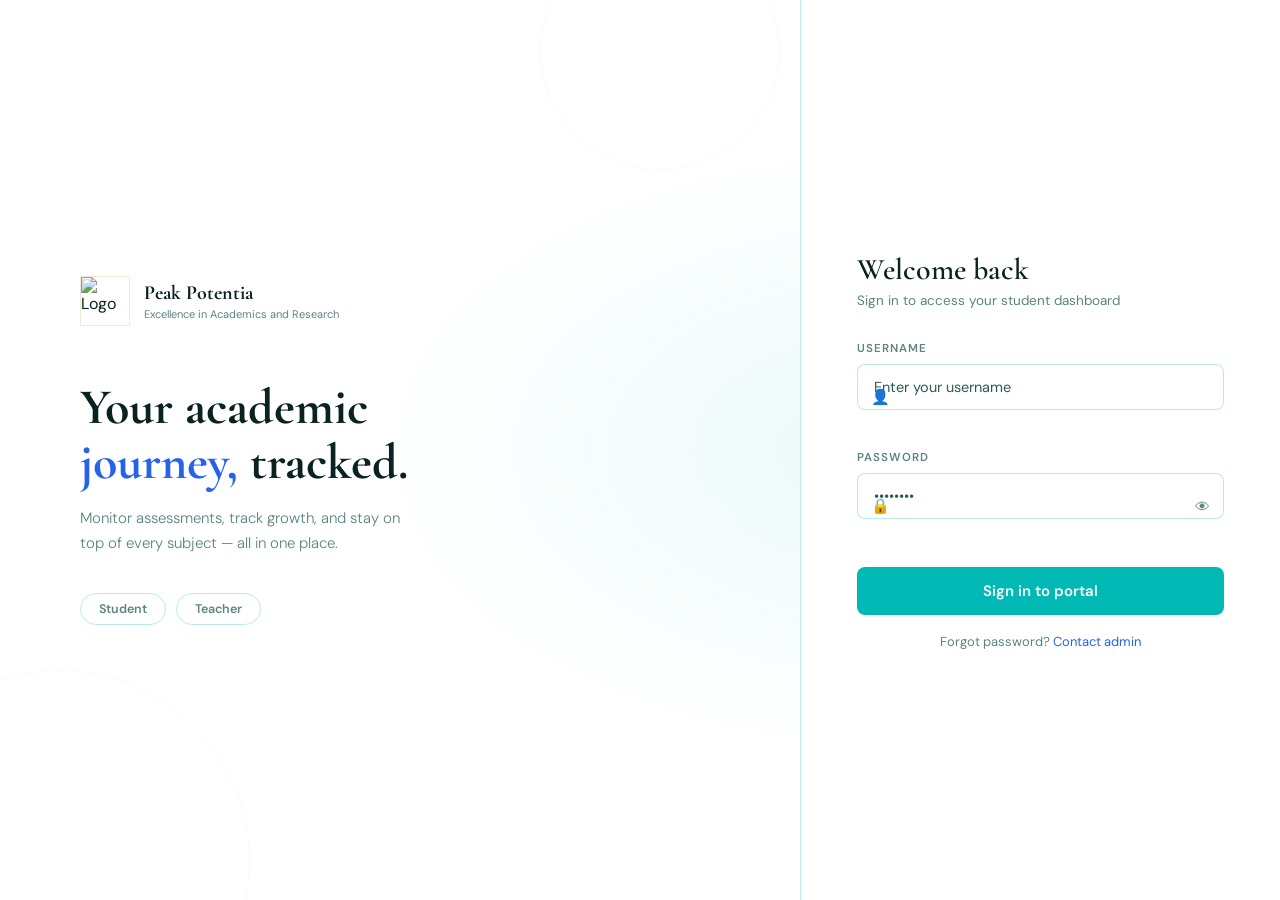
==== commit f586f353: "change path" ====
--- a/index.html
+++ b/index.html
@@ -6,11 +6,15 @@
   <meta name="viewport" content="width=device-width, initial-scale=1.0">
   <title>Peak Potentia — Student Portal</title>
   <link rel="preconnect" href="https://fonts.googleapis.com">
+  <link rel="icon" type="image/png"
+    href="https://fr1ekw4xx.tribe.junction.express/uploads/2025/05-May/29-Thu/sm/header-icon_6838241632ce3.png">
+
   <link
     href="https://fonts.googleapis.com/css2?family=Cormorant+Garamond:wght@400;600;700&family=DM+Sans:wght@300;400;500;600&display=swap"
     rel="stylesheet">
   <script src="https://cdn.jsdelivr.net/npm/@supabase/supabase-js@2"></script>
   <link rel="stylesheet" href="style.css">
+  <link rel="stylesheet" href="teacher.css">
 
 </head>
 
@@ -37,7 +41,13 @@
           <h1 class="ll-headline">Your academic<br><em>journey,</em> tracked.</h1>
           <p class="ll-sub">Monitor assessments, track growth, and stay on top of every subject — all in one place.</p>
         </div>
+        <div class="role-pills">
+          <div class="role-pill">Student</div>
+         <a href="teacher.html"> <div class="role-pill ">Teacher</div></a>
+          <!-- <div class="role-pill">Admin</div> -->
+        </div>
         <div>
+
           <!-- <div class="ll-stats">
           <div><div class="ll-sv">5+</div><div class="ll-sl">Subjects</div></div>
           <div><div class="ll-sv">10</div><div class="ll-sl">Assessments</div></div>
--- a/style.css
+++ b/style.css
@@ -86,7 +86,9 @@
   z-index: 100;
   flex-wrap: wrap;
 }
-
+a {
+  text-decoration: none;
+}
 .tb-brand {
   display: flex;
   align-items: center;
--- a/teacher.css
+++ b/teacher.css
@@ -0,0 +1,1661 @@
+* {
+    margin: 0;
+    padding: 0;
+    box-sizing: border-box;
+}
+
+/* :root {
+    --navy: #071919;
+    --navy-mid: #0c2323;
+    --navy-light: #152e2e;
+    --teal: #00B8B4;
+    --teal-light: #1ED8D4;
+    --teal-dim: rgba(0, 184, 180, 0.12);
+    --yellow: #F5C200;
+    --yellow-light: #FFD740;
+    --cream: #e6f8f7;
+    --muted: #6eaaa8;
+    --green: #4caf82;
+    --red: #e07070;
+    --orange: #e8924a;
+    --blue: #4c9af5;
+    --purple: #b47cef;
+    --card: #0d2424;
+    --card2: #102929;
+    --border: rgba(0, 184, 180, 0.2);
+} */
+
+:root {
+    --navy: #ffffff;          /* main background → white */
+    --navy-mid: #f2f8f8;      /* halka teal-white panel */
+    --navy-light: #e6f1f1;    /* raised surface */
+    --teal: #00B8B4;          /* accent same */
+    --teal-light: #1ED8D4;
+    --teal-dim: rgba(0, 184, 180, 0.12);
+    --yellow: #d99e00;        /* white bg pe contrast ke liye thoda dark */
+    --yellow-light: #F5C200;
+    --cream: #0a2222;         /* main text → near-black teal */
+    --muted: #5b8482;         /* secondary text → grey-teal */
+    --green: #2e9d6e;
+    --red: #d35858;
+    --orange: #d97f33;
+    --blue: #2f7fe0;
+    --purple: #9a5fd8;
+    --card: #ffffff;          /* card → white */
+    --card2: #f5fafa;         /* card-2 → off-white */
+    --border: rgba(0, 184, 180, 0.28);
+}
+    
+body {
+    font-family: 'DM Sans', sans-serif;
+    background: var(--navy);
+    color: var(--cream);
+    min-height: 100vh;
+}
+
+.screen {
+    display: none;
+    min-height: 100vh;
+    animation: fadeIn .38s ease;
+}
+
+.screen.active {
+    display: block;
+}
+
+@keyframes fadeIn {
+    from {
+        opacity: 0;
+        transform: translateY(10px)
+    }
+
+    to {
+        opacity: 1;
+        transform: translateY(0)
+    }
+}
+
+.login-wrap {
+    min-height: 100vh;
+    display: flex;
+    /* background: linear-gradient(135deg, #050f0f, #071919 50%, #0a2020); */
+    position: relative;
+    overflow: hidden;
+}
+
+.login-deco {
+    position: absolute;
+    inset: 0;
+    pointer-events: none;
+    background: radial-gradient(ellipse 60% 50% at 70% 50%, rgba(0, 184, 180, 0.08), transparent 70%);
+}
+
+.login-left {
+    flex: 1;
+    display: flex;
+    flex-direction: column;
+    justify-content: center;
+    padding: 60px 80px;
+    position: relative;
+    z-index: 1;
+}
+
+.login-brand {
+    display: flex;
+    align-items: center;
+    gap: 14px;
+    margin-bottom: 56px;
+}
+
+.login-brand-name {
+    font-family: 'Cormorant Garamond', serif;
+    font-size: 22px;
+    font-weight: 600;
+}
+
+.login-brand-name span {
+    color: var(--teal);
+}
+
+.login-headline {
+    font-family: 'Cormorant Garamond', serif;
+    font-size: 52px;
+    font-weight: 700;
+    line-height: 1.1;
+    margin-bottom: 18px;
+}
+
+.login-headline em {
+    color: var(--teal);
+    font-style: normal;
+}
+
+.login-sub {
+    color: var(--muted);
+    font-size: 15px;
+    font-weight: 300;
+    line-height: 1.7;
+    max-width: 340px;
+}
+
+.login-tagline {
+    font-size: 12px;
+    color: var(--muted);
+    margin-top: 18px;
+    letter-spacing: .5px;
+    font-style: italic;
+}
+
+.login-tagline em {
+    color: var(--teal);
+    font-style: normal;
+}
+
+.role-pills {
+    display: flex;
+    gap: 10px;
+    margin-top: 36px;
+}
+
+.role-pill {
+    padding: 7px 18px;
+    border-radius: 20px;
+    font-size: 12.5px;
+    font-weight: 600;
+    border: 1px solid var(--border);
+    color: var(--muted);
+    cursor: pointer;
+    transition: all .2s;
+}
+
+.role-pill.active {
+    background: var(--teal);
+    color: #fff;
+    border-color: var(--teal);
+}
+
+.login-right {
+    width: 480px;
+    display: flex;
+    flex-direction: column;
+    justify-content: center;
+    padding: 60px 56px;
+    background: var(--card);
+    border-left: 1px solid var(--border);
+    position: relative;
+    z-index: 1;
+}
+
+.lr-title {
+    font-family: 'Cormorant Garamond', serif;
+    font-size: 30px;
+    font-weight: 600;
+    margin-bottom: 4px;
+}
+
+.lr-tag {
+    color: var(--muted);
+    font-size: 13.5px;
+    margin-bottom: 32px;
+}
+
+.teacher-badge {
+    display: inline-flex;
+    align-items: center;
+    gap: 6px;
+    background: rgba(245, 194, 0, 0.1);
+    border: 1px solid rgba(245, 194, 0, 0.3);
+    color: var(--yellow);
+    border-radius: 6px;
+    padding: 5px 14px;
+    font-size: 12px;
+    font-weight: 600;
+    margin-bottom: 22px;
+}
+
+.fl {
+    font-size: 11.5px;
+    font-weight: 600;
+    letter-spacing: 1px;
+    text-transform: uppercase;
+    color: var(--muted);
+    margin-bottom: 8px;
+    display: block;
+}
+
+.fi {
+    width: 100%;
+    padding: 13px 16px;
+    background: var(--navy);
+    border: 1px solid var(--border);
+    border-radius: 8px;
+    color: var(--cream);
+    font-family: 'DM Sans', sans-serif;
+    font-size: 14.5px;
+    outline: none;
+    margin-bottom: 20px;
+    transition: border-color .2s;
+}
+
+.fi:focus {
+    border-color: var(--teal);
+}
+
+.fi::placeholder {
+    color: #2a5a58;
+}
+
+.login-btn {
+    width: 100%;
+    padding: 14px;
+    background: var(--teal);
+    border: none;
+    border-radius: 8px;
+    color: #fff;
+    font-family: 'DM Sans', sans-serif;
+    font-size: 15px;
+    font-weight: 600;
+    cursor: pointer;
+    transition: background .2s, transform .1s;
+    margin-top: 8px;
+}
+
+.login-btn:hover {
+    background: var(--teal-light);
+    transform: translateY(-1px);
+}
+
+.login-btn:disabled {
+    opacity: .5;
+    cursor: not-allowed;
+    transform: none;
+}
+
+.login-err {
+    display: none;
+    color: var(--red);
+    font-size: 13px;
+    margin-top: 10px;
+    padding: 10px 14px;
+    background: rgba(224, 112, 112, .08);
+    border: 1px solid rgba(224, 112, 112, .2);
+    border-radius: 7px;
+}
+
+.login-note {
+    text-align: center;
+    margin-top: 16px;
+    font-size: 13px;
+    color: var(--muted);
+}
+
+.login-note a {
+    color: var(--teal);
+    text-decoration: none;
+}
+
+.topbar {
+    height: 62px;
+    background: var(--card);
+    border-bottom: 1px solid var(--border);
+    display: flex;
+    align-items: center;
+    padding: 0 32px;
+    gap: 16px;
+    position: sticky;
+    top: 0;
+    z-index: 100;
+}
+
+.tb-brand {
+    display: flex;
+    align-items: center;
+    gap: 10px;
+}
+
+.tb-name {
+    font-family: 'Cormorant Garamond', serif;
+    font-size: 18px;
+    font-weight: 700;
+}
+
+.tb-name span {
+    color: var(--teal);
+}
+
+.tb-sub-txt {
+    font-size: 9px;
+    color: var(--muted);
+    letter-spacing: .6px;
+    margin-top: -2px;
+}
+
+.tb-badge {
+    display: inline-flex;
+    align-items: center;
+    gap: 5px;
+    background: rgba(245, 194, 0, 0.1);
+    color: var(--yellow);
+    border: 1px solid rgba(245, 194, 0, 0.2);
+    border-radius: 5px;
+    padding: 3px 10px;
+    font-size: 11px;
+    font-weight: 600;
+    letter-spacing: .5px;
+}
+
+.tb-sep {
+    flex: 1;
+}
+
+.tb-user {
+    display: flex;
+    align-items: center;
+    gap: 10px;
+}
+
+.tb-av {
+    width: 36px;
+    height: 36px;
+    background: var(--teal);
+    border-radius: 50%;
+    display: flex;
+    align-items: center;
+    justify-content: center;
+    font-weight: 700;
+    font-size: 13px;
+    color: #fff;
+}
+
+.tb-uname {
+    font-size: 13.5px;
+    font-weight: 500;
+}
+
+.tb-urole {
+    font-size: 11px;
+    color: var(--muted);
+}
+
+.back-btn {
+    display: flex;
+    align-items: center;
+    gap: 6px;
+    background: none;
+    border: 1px solid var(--border);
+    border-radius: 6px;
+    color: var(--muted);
+    font-family: 'DM Sans', sans-serif;
+    font-size: 13px;
+    padding: 6px 14px;
+    cursor: pointer;
+    transition: all .2s;
+    white-space: nowrap;
+}
+
+.back-btn:hover {
+    color: var(--cream);
+    border-color: var(--teal);
+}
+
+.breadcrumb {
+    display: flex;
+    align-items: center;
+    gap: 5px;
+    font-size: 13px;
+    color: var(--muted);
+}
+
+.bc-cur {
+    color: var(--cream);
+    font-weight: 500;
+}
+
+.signout-btn {
+    padding: 6px 14px;
+    background: none;
+    border: 1px solid var(--border);
+    border-radius: 6px;
+    color: var(--muted);
+    font-family: 'DM Sans', sans-serif;
+    font-size: 12.5px;
+    cursor: pointer;
+    transition: all .2s;
+}
+
+.signout-btn:hover {
+    color: var(--red);
+    border-color: rgba(224, 112, 112, .4);
+}
+
+.page {
+    background: var(--navy);
+    min-height: 100vh;
+}
+
+.pc {
+    max-width: 1140px;
+    margin: 0 auto;
+    padding: 36px 32px;
+}
+
+.page-eyebrow {
+    font-size: 11px;
+    font-weight: 600;
+    letter-spacing: 1.4px;
+    text-transform: uppercase;
+    color: var(--teal);
+    margin-bottom: 8px;
+}
+
+.page-title {
+    font-family: 'Cormorant Garamond', serif;
+    font-size: 34px;
+    font-weight: 700;
+    margin-bottom: 4px;
+}
+
+.page-title em {
+    color: var(--teal);
+    font-style: normal;
+}
+
+.page-sub {
+    color: var(--muted);
+    font-size: 13.5px;
+    margin-bottom: 28px;
+}
+
+.sec-lbl {
+    font-size: 11px;
+    font-weight: 600;
+    letter-spacing: 1.4px;
+    text-transform: uppercase;
+    color: var(--muted);
+    margin-bottom: 16px;
+}
+
+.stats-row {
+    display: grid;
+    grid-template-columns: repeat(4, 1fr);
+    gap: 14px;
+    margin-bottom: 28px;
+}
+
+.stat-card {
+    background: var(--card);
+    border: 1px solid var(--border);
+    border-radius: 14px;
+    padding: 20px 22px;
+}
+
+.stat-lbl {
+    font-size: 10.5px;
+    font-weight: 600;
+    letter-spacing: 1px;
+    text-transform: uppercase;
+    color: var(--muted);
+    margin-bottom: 12px;
+    display: flex;
+    align-items: center;
+    gap: 7px;
+}
+
+.stat-icon {
+    width: 26px;
+    height: 26px;
+    border-radius: 6px;
+    display: flex;
+    align-items: center;
+    justify-content: center;
+    font-size: 13px;
+}
+
+.si-teal {
+    background: rgba(0, 184, 180, 0.12);
+}
+
+.si-green {
+    background: rgba(76, 175, 130, 0.12);
+}
+
+.si-blue {
+    background: rgba(76, 154, 245, 0.12);
+}
+
+.si-yellow {
+    background: rgba(245, 194, 0, 0.12);
+}
+
+.stat-val {
+    font-family: 'Cormorant Garamond', serif;
+    font-size: 36px;
+    font-weight: 700;
+    line-height: 1;
+}
+
+.c-teal {
+    color: var(--teal);
+}
+
+.c-green {
+    color: var(--green);
+}
+
+.c-blue {
+    color: var(--blue);
+}
+
+.c-yellow {
+    color: var(--yellow);
+}
+
+.stat-bar {
+    height: 4px;
+    background: rgba(255, 255, 255, 0.07);
+    border-radius: 2px;
+    overflow: hidden;
+    margin-top: 10px;
+}
+
+.stat-bar-fill {
+    height: 100%;
+    border-radius: 2px;
+    transition: width .6s;
+}
+
+.stat-sub {
+    font-size: 12px;
+    color: var(--muted);
+    margin-top: 6px;
+}
+
+.stat-sub b {
+    color: var(--cream);
+    font-weight: 500;
+}
+
+.pay-card {
+    background: var(--card);
+    border: 1px solid var(--border);
+    border-radius: 14px;
+    padding: 24px 28px;
+    margin-bottom: 28px;
+}
+
+.pay-header {
+    display: flex;
+    align-items: center;
+    justify-content: space-between;
+    margin-bottom: 20px;
+}
+
+.pay-title {
+    font-family: 'Cormorant Garamond', serif;
+    font-size: 20px;
+    font-weight: 600;
+}
+
+.pay-tag {
+    background: var(--navy);
+    border: 1px solid var(--border);
+    border-radius: 6px;
+    padding: 4px 12px;
+    font-size: 12px;
+    color: var(--muted);
+}
+
+.pay-grid {
+    display: grid;
+    grid-template-columns: repeat(3, 1fr);
+    gap: 12px;
+}
+
+.pci {
+    background: var(--navy-mid);
+    border: 1px solid rgba(0, 184, 180, 0.08);
+    border-radius: 10px;
+    padding: 16px 18px;
+}
+
+.pci-board {
+    font-size: 10px;
+    font-weight: 700;
+    letter-spacing: 1px;
+    text-transform: uppercase;
+    color: var(--muted);
+    margin-bottom: 4px;
+}
+
+.pci-name {
+    font-size: 14px;
+    font-weight: 600;
+    margin-bottom: 12px;
+}
+
+.pci-row {
+    display: flex;
+    justify-content: space-between;
+    font-size: 12.5px;
+    margin-bottom: 5px;
+}
+
+.pci-key {
+    color: var(--muted);
+}
+
+.pci-val {
+    font-weight: 500;
+}
+
+.pci-bar {
+    height: 4px;
+    background: rgba(255, 255, 255, 0.07);
+    border-radius: 2px;
+    overflow: hidden;
+    margin-top: 8px;
+}
+
+.pci-fill {
+    height: 100%;
+    border-radius: 2px;
+    background: var(--green);
+}
+
+.pci-fill.partial {
+    background: var(--teal);
+}
+
+.pci-fill.low {
+    background: var(--orange);
+}
+
+.curr-grid {
+    display: grid;
+    grid-template-columns: repeat(3, 1fr);
+    gap: 16px;
+}
+
+.curr-card {
+    background: var(--card);
+    border: 1px solid var(--border);
+    border-radius: 14px;
+    padding: 22px;
+    cursor: pointer;
+    transition: all .25s;
+    position: relative;
+    overflow: hidden;
+}
+
+.curr-card:hover {
+    transform: translateY(-3px);
+    border-color: var(--teal);
+    box-shadow: 0 12px 32px rgba(0, 0, 0, 0.4);
+}
+
+.cc-accent {
+    position: absolute;
+    top: 0;
+    right: 0;
+    width: 70px;
+    height: 70px;
+    border-radius: 0 14px 0 70px;
+    opacity: .07;
+}
+
+.cc-accent.cbse {
+    background: #4c9af5;
+}
+
+.cc-accent.ib {
+    background: var(--teal);
+}
+
+.cc-accent.icse {
+    background: var(--green);
+}
+
+.cc-board-tag {
+    display: inline-flex;
+    padding: 3px 10px;
+    border-radius: 20px;
+    font-size: 10.5px;
+    font-weight: 700;
+    letter-spacing: .5px;
+    text-transform: uppercase;
+    margin-bottom: 12px;
+}
+
+.cc-board-tag.cbse {
+    background: rgba(76, 154, 245, 0.12);
+    color: var(--blue);
+}
+
+.cc-board-tag.ib {
+    background: rgba(0, 184, 180, 0.12);
+    color: var(--teal);
+}
+
+.cc-board-tag.icse {
+    background: rgba(76, 175, 130, 0.12);
+    color: var(--green);
+}
+
+.cc-name {
+    font-family: 'Cormorant Garamond', serif;
+    font-size: 20px;
+    font-weight: 700;
+    margin-bottom: 4px;
+}
+
+.cc-sub {
+    font-size: 12.5px;
+    color: var(--muted);
+    margin-bottom: 16px;
+}
+
+.cc-stats {
+    display: grid;
+    grid-template-columns: 1fr 1fr;
+    gap: 10px;
+    margin-bottom: 14px;
+}
+
+.cc-stat {
+    background: rgba(0, 184, 180, 0.04);
+    border-radius: 8px;
+    padding: 10px 12px;
+    border: 1px solid rgba(0, 184, 180, 0.06);
+}
+
+.cc-stat-lbl {
+    font-size: 10.5px;
+    color: var(--muted);
+    margin-bottom: 3px;
+}
+
+.cc-stat-val {
+    font-size: 16px;
+    font-weight: 600;
+}
+
+.cc-pending {
+    display: inline-flex;
+    align-items: center;
+    gap: 5px;
+    background: rgba(232, 146, 74, 0.12);
+    color: var(--orange);
+    border-radius: 20px;
+    padding: 3px 10px;
+    font-size: 11px;
+    font-weight: 600;
+}
+
+.det-header {
+    display: flex;
+    align-items: flex-start;
+    justify-content: space-between;
+    margin-bottom: 28px;
+    gap: 16px;
+}
+
+.det-badge {
+    display: inline-flex;
+    padding: 4px 12px;
+    border-radius: 6px;
+    font-size: 11px;
+    font-weight: 700;
+    letter-spacing: .6px;
+    text-transform: uppercase;
+    margin-bottom: 10px;
+}
+
+.det-badge.cbse {
+    background: rgba(76, 154, 245, 0.12);
+    color: var(--blue);
+}
+
+.det-badge.ib {
+    background: rgba(0, 184, 180, 0.12);
+    color: var(--teal);
+}
+
+.det-badge.icse {
+    background: rgba(76, 175, 130, 0.12);
+    color: var(--green);
+}
+
+.det-title {
+    font-family: 'Cormorant Garamond', serif;
+    font-size: 32px;
+    font-weight: 700;
+    margin-bottom: 4px;
+}
+
+.det-meta {
+    font-size: 13px;
+    color: var(--muted);
+}
+
+.dqs {
+    display: flex;
+    gap: 12px;
+}
+
+.dqs-box {
+    background: var(--card);
+    border: 1px solid var(--border);
+    border-radius: 10px;
+    padding: 14px 18px;
+    text-align: center;
+    min-width: 100px;
+}
+
+.dqs-val {
+    font-family: 'Cormorant Garamond', serif;
+    font-size: 26px;
+    font-weight: 700;
+}
+
+.dqs-lbl {
+    font-size: 11px;
+    color: var(--muted);
+    margin-top: 2px;
+}
+
+.stu-card {
+    background: var(--card);
+    border: 1px solid var(--border);
+    border-radius: 14px;
+    overflow: hidden;
+    margin-bottom: 28px;
+}
+
+.stu-card-hd {
+    padding: 18px 24px;
+    display: flex;
+    justify-content: space-between;
+    align-items: center;
+    border-bottom: 1px solid var(--border);
+}
+
+.card-title {
+    font-family: 'Cormorant Garamond', serif;
+    font-size: 18px;
+    font-weight: 600;
+}
+
+.search-box-inp {
+    display: flex;
+    align-items: center;
+    gap: 8px;
+    background: var(--navy);
+    border: 1px solid var(--border);
+    border-radius: 7px;
+    padding: 7px 14px;
+    font-size: 13px;
+    color: var(--muted);
+    outline: none;
+    font-family: 'DM Sans', sans-serif;
+    width: 220px;
+}
+
+.search-box-inp::placeholder {
+    color: var(--muted);
+}
+
+table {
+    width: 100%;
+    border-collapse: collapse;
+}
+
+thead th {
+    padding: 11px 18px;
+    text-align: left;
+    font-size: 10px;
+    font-weight: 600;
+    letter-spacing: 1px;
+    text-transform: uppercase;
+    color: var(--muted);
+    border-bottom: 1px solid var(--border);
+    background: rgba(0, 0, 0, 0.15);
+}
+
+tbody tr {
+    border-bottom: 1px solid rgba(0, 184, 180, 0.05);
+    transition: background .15s;
+}
+
+tbody tr:last-child {
+    border-bottom: none;
+}
+
+tbody tr:hover {
+    background: rgba(0, 184, 180, 0.03);
+}
+
+tbody td {
+    padding: 12px 18px;
+    font-size: 13.5px;
+}
+
+.s-av {
+    width: 30px;
+    height: 30px;
+    border-radius: 50%;
+    display: flex;
+    align-items: center;
+    justify-content: center;
+    font-size: 12px;
+    font-weight: 700;
+    color: #fff;
+    flex-shrink: 0;
+}
+
+.s-name-cell {
+    display: flex;
+    align-items: center;
+    gap: 10px;
+}
+
+.score-wrap {
+    display: flex;
+    align-items: center;
+    gap: 8px;
+}
+
+.score-bar {
+    flex: 1;
+    max-width: 60px;
+    height: 4px;
+    background: rgba(255, 255, 255, 0.08);
+    border-radius: 2px;
+    overflow: hidden;
+}
+
+.score-fill {
+    height: 100%;
+    border-radius: 2px;
+}
+
+.score-fill.high {
+    background: var(--green);
+}
+
+.score-fill.mid {
+    background: var(--teal);
+}
+
+.score-fill.low {
+    background: var(--red);
+}
+
+.pay-badge {
+    display: inline-flex;
+    padding: 3px 9px;
+    border-radius: 20px;
+    font-size: 11px;
+    font-weight: 500;
+}
+
+.pay-badge.paid {
+    background: rgba(76, 175, 130, 0.12);
+    color: var(--green);
+}
+
+.pay-badge.pending {
+    background: rgba(0, 184, 180, 0.1);
+    color: var(--teal);
+}
+
+.pay-badge.overdue {
+    background: rgba(224, 112, 112, 0.12);
+    color: var(--red);
+}
+
+.aw {
+    background: var(--card);
+    border: 1px solid var(--border);
+    border-radius: 14px;
+    overflow: hidden;
+}
+
+.aw-tabs {
+    display: flex;
+    border-bottom: 1px solid var(--border);
+}
+
+.aw-tab {
+    flex: 1;
+    padding: 16px;
+    text-align: center;
+    font-size: 13.5px;
+    font-weight: 500;
+    color: var(--muted);
+    cursor: pointer;
+    border-bottom: 2px solid transparent;
+    transition: all .2s;
+    display: flex;
+    align-items: center;
+    justify-content: center;
+    gap: 7px;
+}
+
+.aw-tab:hover {
+    color: var(--cream);
+    background: rgba(0, 184, 180, 0.03);
+}
+
+.aw-tab.active {
+    color: var(--teal);
+    border-bottom-color: var(--teal);
+    background: rgba(0, 184, 180, 0.04);
+}
+
+.aw-body {
+    padding: 28px 28px 32px;
+}
+
+.upload-grid {
+    display: grid;
+    grid-template-columns: 1fr 1fr;
+    gap: 16px;
+    margin-bottom: 20px;
+}
+
+.fg {
+    display: flex;
+    flex-direction: column;
+    gap: 7px;
+}
+
+.fg label {
+    font-size: 11px;
+    font-weight: 600;
+    letter-spacing: 1px;
+    text-transform: uppercase;
+    color: var(--muted);
+}
+
+.fi2 {
+    padding: 11px 14px;
+    background: var(--navy);
+    border: 1px solid var(--border);
+    border-radius: 8px;
+    color: var(--cream);
+    font-family: 'DM Sans', sans-serif;
+    font-size: 13.5px;
+    outline: none;
+    transition: border-color .2s;
+}
+
+.fi2:focus {
+    border-color: var(--teal);
+}
+
+.fi2::placeholder {
+    color: #2a5a58;
+}
+
+.fsel {
+    padding: 11px 14px;
+    background: var(--navy);
+    border: 1px solid var(--border);
+    border-radius: 8px;
+    color: var(--cream);
+    font-family: 'DM Sans', sans-serif;
+    font-size: 13.5px;
+    outline: none;
+    appearance: none;
+}
+
+.ftxt {
+    padding: 11px 14px;
+    background: var(--navy);
+    border: 1px solid var(--border);
+    border-radius: 8px;
+    color: var(--cream);
+    font-family: 'DM Sans', sans-serif;
+    font-size: 13.5px;
+    outline: none;
+    resize: vertical;
+    min-height: 80px;
+    width: 100%;
+    transition: border-color .2s;
+    margin-bottom: 16px;
+}
+
+.ftxt:focus {
+    border-color: var(--teal);
+}
+
+.ftxt::placeholder {
+    color: #2a5a58;
+}
+
+.drop-zone {
+    border: 2px dashed rgba(0, 184, 180, 0.3);
+    border-radius: 12px;
+    padding: 36px 24px;
+    text-align: center;
+    cursor: pointer;
+    transition: all .2s;
+    margin-bottom: 20px;
+    background: rgba(0, 184, 180, 0.02);
+}
+
+.drop-zone:hover {
+    border-color: var(--teal);
+    background: rgba(0, 184, 180, 0.04);
+}
+
+.up-btn {
+    padding: 12px 28px;
+    background: var(--teal);
+    border: none;
+    border-radius: 8px;
+    color: #fff;
+    font-family: 'DM Sans', sans-serif;
+    font-size: 14px;
+    font-weight: 600;
+    cursor: pointer;
+    transition: background .2s, opacity .2s;
+}
+
+.up-btn:hover {
+    background: var(--teal-light);
+}
+
+.up-btn:disabled {
+    opacity: .5;
+    cursor: not-allowed;
+}
+
+.upl-file {
+    display: flex;
+    align-items: center;
+    gap: 10px;
+    background: var(--navy);
+    border: 1px solid var(--border);
+    border-radius: 8px;
+    padding: 10px 14px;
+    margin-bottom: 16px;
+}
+
+.upl-file-icon {
+    width: 32px;
+    height: 32px;
+    background: var(--teal-dim);
+    border-radius: 6px;
+    display: flex;
+    align-items: center;
+    justify-content: center;
+    font-size: 14px;
+}
+
+.upl-rm {
+    margin-left: auto;
+    background: none;
+    border: none;
+    color: var(--muted);
+    cursor: pointer;
+    font-size: 16px;
+}
+
+.filter-row {
+    display: flex;
+    gap: 8px;
+    margin-bottom: 20px;
+}
+
+.fc {
+    padding: 6px 14px;
+    border-radius: 20px;
+    font-size: 12px;
+    font-weight: 500;
+    border: 1px solid var(--border);
+    color: var(--muted);
+    cursor: pointer;
+    transition: all .2s;
+}
+
+.fc.active {
+    background: var(--teal);
+    color: #fff;
+    border-color: var(--teal);
+}
+
+.sub-row {
+    display: flex;
+    align-items: center;
+    gap: 14px;
+    padding: 14px 0;
+    border-bottom: 1px solid rgba(0, 184, 180, 0.05);
+}
+
+.sub-row:last-child {
+    border-bottom: none;
+}
+
+.sub-name {
+    font-size: 14px;
+    font-weight: 500;
+}
+
+.sub-roll {
+    font-size: 12px;
+    color: var(--muted);
+}
+
+.sub-date {
+    font-size: 12.5px;
+    color: var(--muted);
+    min-width: 110px;
+    text-align: right;
+}
+
+.sub-view {
+    display: flex;
+    align-items: center;
+    gap: 5px;
+    background: rgba(0, 184, 180, 0.1);
+    color: var(--teal);
+    border: 1px solid rgba(0, 184, 180, 0.2);
+    border-radius: 6px;
+    padding: 5px 12px;
+    font-size: 12px;
+    font-weight: 500;
+    cursor: pointer;
+    text-decoration: none;
+}
+
+.not-sub {
+    font-size: 12px;
+    color: var(--red);
+    background: rgba(224, 112, 112, 0.1);
+    border-radius: 6px;
+    padding: 5px 12px;
+}
+
+.mark-hd-row {
+    display: flex;
+    align-items: center;
+    justify-content: space-between;
+    margin-bottom: 16px;
+    flex-wrap: wrap;
+    gap: 10px;
+}
+
+.save-btn {
+    padding: 9px 22px;
+    background: var(--teal);
+    border: none;
+    border-radius: 7px;
+    color: #fff;
+    font-family: 'DM Sans', sans-serif;
+    font-size: 13.5px;
+    font-weight: 600;
+    cursor: pointer;
+    transition: opacity .2s;
+}
+
+.save-btn:hover {
+    opacity: .85;
+}
+
+.mark-row {
+    display: flex;
+    align-items: center;
+    gap: 12px;
+    padding: 12px 0;
+    border-bottom: 1px solid rgba(0, 184, 180, 0.05);
+}
+
+.mark-row:last-child {
+    border-bottom: none;
+}
+
+.m-score {
+    width: 72px;
+    padding: 7px 10px;
+    background: var(--navy);
+    border: 1px solid var(--border);
+    border-radius: 7px;
+    color: var(--cream);
+    font-family: 'DM Sans', sans-serif;
+    font-size: 14px;
+    text-align: center;
+    outline: none;
+    transition: border-color .2s;
+}
+
+.m-score:focus {
+    border-color: var(--teal);
+}
+
+.m-remarks {
+    flex: 1;
+    padding: 7px 12px;
+    background: var(--navy);
+    border: 1px solid var(--border);
+    border-radius: 7px;
+    color: var(--cream);
+    font-family: 'DM Sans', sans-serif;
+    font-size: 13px;
+    outline: none;
+    transition: border-color .2s;
+}
+
+.m-remarks:focus {
+    border-color: var(--teal);
+}
+
+.m-dot {
+    width: 8px;
+    height: 8px;
+    border-radius: 50%;
+    flex-shrink: 0;
+}
+
+.m-dot.saved {
+    background: var(--teal);
+}
+
+.m-dot.unsaved {
+    background: var(--muted);
+    opacity: .4;
+}
+
+.notice-form {
+    background: var(--navy-mid);
+    border: 1px solid var(--border);
+    border-radius: 12px;
+    padding: 22px;
+    margin-bottom: 24px;
+}
+
+.notice-list-card {
+    background: var(--card);
+    border: 1px solid var(--border);
+    border-radius: 14px;
+    padding: 20px 24px;
+}
+
+.notice-list-hd {
+    font-family: 'Cormorant Garamond', serif;
+    font-size: 18px;
+    font-weight: 600;
+    margin-bottom: 16px;
+    padding-bottom: 12px;
+    border-bottom: 1px solid var(--border);
+}
+
+.n-row {
+    display: flex;
+    align-items: flex-start;
+    gap: 13px;
+    padding: 12px 0;
+    border-bottom: 1px solid rgba(0, 184, 180, 0.05);
+}
+
+.n-row:last-child {
+    border-bottom: none;
+}
+
+.n-dot {
+    width: 8px;
+    height: 8px;
+    border-radius: 50%;
+    margin-top: 5px;
+    flex-shrink: 0;
+}
+
+.loading-state {
+    padding: 40px;
+    text-align: center;
+    color: var(--muted);
+    font-size: 14px;
+}
+
+.spinner {
+    display: inline-block;
+    width: 16px;
+    height: 16px;
+    border: 2px solid rgba(0, 184, 180, .3);
+    border-top-color: var(--teal);
+    border-radius: 50%;
+    animation: spin .7s linear infinite;
+    vertical-align: middle;
+    margin-right: 6px;
+}
+
+@keyframes spin {
+    to {
+        transform: rotate(360deg)
+    }
+}
+
+#toast {
+    position: fixed;
+    bottom: 26px;
+    right: 26px;
+    padding: 12px 20px;
+    border-radius: 9px;
+    font-size: 13.5px;
+    font-weight: 500;
+    z-index: 9999;
+    opacity: 0;
+    transform: translateY(8px);
+    transition: all .3s;
+    pointer-events: none;
+    max-width: 380px;
+}
+
+#toast.show {
+    opacity: 1;
+    transform: translateY(0);
+}
+
+#toast.ok {
+    background: var(--card);
+    border: 1px solid rgba(76, 175, 130, .35);
+    color: var(--green);
+}
+
+#toast.err {
+    background: var(--card);
+    border: 1px solid rgba(224, 112, 112, .35);
+    color: var(--red);
+}
+
+#toast.warn {
+    background: var(--card);
+    border: 1px solid rgba(232, 146, 74, .35);
+    color: var(--orange);
+}
+
+
+
+
+
+
+
+@media (max-width: 1024px) {
+  html, body { max-width: 100%; overflow-x: hidden; }
+  img { max-width: 100%; height: auto; }
+ 
+  .pc { padding: 28px 22px; }
+ 
+  /* 4-up stats become 2-up */
+  .stats-row { grid-template-columns: repeat(2, 1fr); }
+  /* 3-up grids become 2-up */
+  .pay-grid  { grid-template-columns: repeat(2, 1fr); }
+  .curr-grid { grid-template-columns: repeat(2, 1fr); }
+ 
+  .login-left { padding: 48px 44px; }
+  .login-headline { font-size: 42px; }
+}
+ 
+/* ── LOGIN: stack the two panels ── */
+@media (max-width: 900px) {
+  .login-wrap { flex-direction: column; }
+  .login-left {
+    padding: 40px 28px 28px;
+    text-align: left;
+  }
+  .login-brand { margin-bottom: 28px; }
+  .login-headline { font-size: 34px; margin-bottom: 14px; }
+  .login-sub { max-width: 100%; }
+  .role-pills { margin-top: 24px; }
+ 
+  .login-right {
+    width: 100%;
+    border-left: none;
+    border-top: 1px solid var(--border);
+    padding: 36px 28px 48px;
+  }
+}
+ 
+/* ── iPad portrait / large phones ── */
+@media (max-width: 768px) {
+  .pc { padding: 22px 16px; }
+ 
+  /* Topbar wraps onto multiple rows */
+  .topbar {
+    height: auto;
+    min-height: 60px;
+    flex-wrap: wrap;
+    padding: 10px 14px;
+    gap: 8px 10px;
+    row-gap: 8px;
+  }
+  .tb-sub-txt { display: none; }
+  .breadcrumb { font-size: 12px; }
+ 
+  /* Grids collapse */
+  .stats-row { grid-template-columns: repeat(2, 1fr); gap: 12px; }
+  .pay-grid  { grid-template-columns: 1fr; }
+  .curr-grid { grid-template-columns: 1fr; }
+ 
+  /* Subject detail header stacks */
+  .det-header { flex-direction: column; align-items: stretch; gap: 18px; }
+  .det-title  { font-size: 26px; }
+  .dqs { width: 100%; flex-wrap: wrap; gap: 10px; }
+  .dqs-box { flex: 1 1 calc(50% - 5px); min-width: 0; }
+ 
+  /* Roster card header stacks; search goes full width */
+  .stu-card-hd { flex-direction: column; align-items: stretch; gap: 12px; }
+  .search-box-inp { width: 100%; box-sizing: border-box; }
+ 
+  /* Upload form single column */
+  .upload-grid { grid-template-columns: 1fr; }
+  .aw-body { padding: 22px 16px 26px; }
+ 
+  /* Tabs scroll sideways instead of squashing */
+  .aw-tabs {
+    flex-wrap: nowrap;
+    overflow-x: auto;
+    -webkit-overflow-scrolling: touch;
+    scrollbar-width: none;
+  }
+  .aw-tabs::-webkit-scrollbar { display: none; }
+  .aw-tab {
+    flex: 0 0 auto;
+    padding: 14px 16px;
+    font-size: 13px;
+    white-space: nowrap;
+  }
+ 
+  /* Assignment-library stat cards (inline grid in HTML) → 1 column */
+  #asgn-stats-row { grid-template-columns: 1fr !important; }
+ 
+  /* Submission review modal → single column (file on top, comment below) */
+  #sub-review-modal > div { max-width: 100% !important; }
+  #sub-review-modal [style*="1fr 340px"] {
+    grid-template-columns: 1fr !important;
+    min-height: 0 !important;
+  }
+  #sub-review-modal [style*="border-right:1px solid rgba(0,184,180,0.1)"] {
+    border-right: none !important;
+    border-bottom: 1px solid rgba(0,184,180,0.1) !important;
+  }
+ 
+  /* Toast spans the width nicely on small screens */
+  #toast { left: 12px; right: 12px; max-width: none; }
+}
+ 
+/* ── Phones ── */
+@media (max-width: 600px) {
+  /* Topbar no longer sticky (so a tall wrapped bar doesn't cover content) */
+  .topbar { position: static; }
+ 
+  .page-title { font-size: 24px; }
+  .det-title  { font-size: 22px; }
+ 
+  /* Everything to a single column */
+  .stats-row { grid-template-columns: 1fr; }
+  .dqs-box   { flex: 1 1 100%; }
+ 
+  /* Submission rows: the right-side block drops to its own full line */
+  .sub-row { flex-wrap: wrap; }
+  .sub-row [style*="min-width:140px"] {
+    min-width: 0 !important;
+    width: 100%;
+    text-align: left !important;
+    margin-top: 8px;
+  }
+ 
+  /* Mark-scores: hide the desktop column header (rows use placeholders),
+     let each row wrap and put the remarks box on its own line */
+  #pane-mark [style*="1.5fr .6fr"] { display: none !important; }
+  .mark-row { flex-wrap: wrap; gap: 8px 10px; }
+  .mark-row .m-remarks { flex: 1 1 100%; order: 5; }
+ 
+  .mark-hd-row { flex-direction: column; align-items: stretch; }
+  .mark-hd-row .save-btn { width: 100%; }
+  .mark-hd-row select { width: 100% !important; }
+}
+ 
+/* ── Small phones (iPhone SE etc.) ── */
+@media (max-width: 420px) {
+  .pc { padding: 18px 12px; }
+  .login-left { padding: 32px 20px 22px; }
+  .login-right { padding: 30px 20px 40px; }
+  .login-headline { font-size: 28px; }
+  .stat-val { font-size: 30px; }
+  .aw-tab { padding: 12px 13px; font-size: 12.5px; }
+  .dqs-box { padding: 12px 14px; }
+}
+ 
+
+
+
+
+
+
+
+
+
+
+
+
+
+
+
+
+
+
+
+
+
+
+
+
+
+
+
+
+
+
+
+
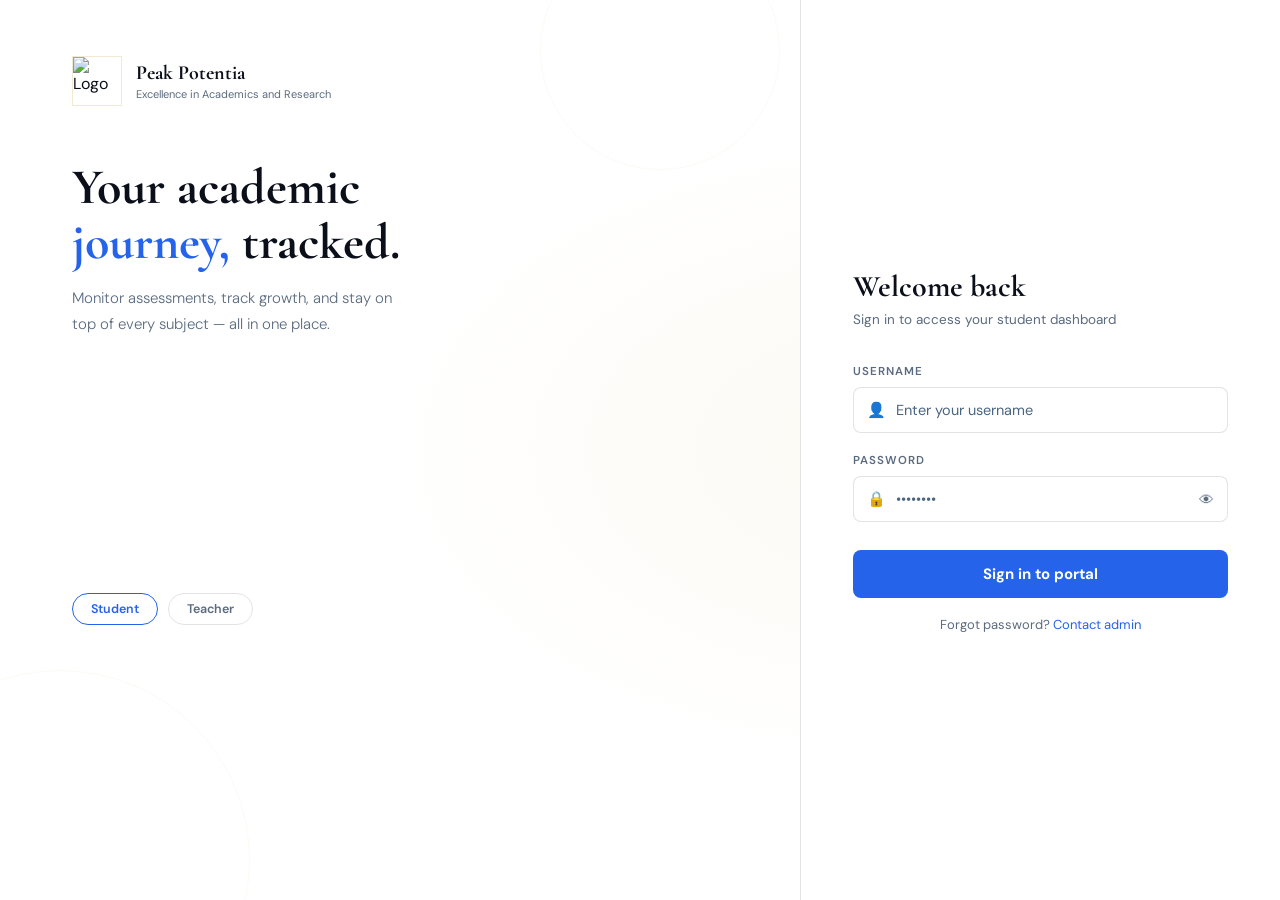
==== commit d0a0e624: "change path" ====
--- a/index.html
+++ b/index.html
@@ -14,7 +14,7 @@
     rel="stylesheet">
   <script src="https://cdn.jsdelivr.net/npm/@supabase/supabase-js@2"></script>
   <link rel="stylesheet" href="style.css">
-  <link rel="stylesheet" href="teacher.css">
+  <!-- <link rel="stylesheet" href="teacher.css"> -->
 
 </head>
 
@@ -42,8 +42,10 @@
           <p class="ll-sub">Monitor assessments, track growth, and stay on top of every subject — all in one place.</p>
         </div>
         <div class="role-pills">
-          <div class="role-pill">Student</div>
-         <a href="teacher.html"> <div class="role-pill ">Teacher</div></a>
+          <div class="role-pill active">Student</div>
+          <a href="teacher.html">
+            <div class="role-pill ">Teacher</div>
+          </a>
           <!-- <div class="role-pill">Admin</div> -->
         </div>
         <div>
--- a/style.css
+++ b/style.css
@@ -23,17 +23,25 @@
   --border2: rgba(255, 255, 255, .05);
 } */
 :root {
-  --navy: #ffffff;       /* main background → pura white */
-  --navy-mid: #f4f7fb;   /* halka off-white panel */
-  --navy-lt: #e8eef6;    /* raised surface / card-2 */
-  --gold: #2563eb;       /* accent → blue */
-  --gold-lt: #3b82f6;    /* lighter blue */
-  --cream: #0a0f1a;      /* main text → near-black */
-  --muted: #5b6b7f;      /* secondary text → grey-blue */
+  --navy: #ffffff;
+  /* main background → pura white */
+  --navy-mid: #f4f7fb;
+  /* halka off-white panel */
+  --navy-lt: #e8eef6;
+  /* raised surface / card-2 */
+  --gold: #2563eb;
+  /* accent → blue */
+  --gold-lt: #3b82f6;
+  /* lighter blue */
+  --cream: #0a0f1a;
+  /* main text → near-black */
+  --muted: #5b6b7f;
+  /* secondary text → grey-blue */
   --green: #1e9e6a;
   --red: #d64545;
   --orange: #d97a2b;
-  --card: #ffffff;       /* card background → white */
+  --card: #ffffff;
+  /* card background → white */
   --border: rgba(13, 27, 42, .12);
   --border2: rgba(0, 0, 0, .06);
 }
@@ -56,6 +64,29 @@
   animation: fadeIn .3s ease;
 }
 
+.role-pills {
+  display: flex;
+  gap: 10px;
+  margin-top: 36px;
+}
+
+.role-pill {
+  padding: 7px 18px;
+  border-radius: 20px;
+  font-size: 12.5px;
+  font-weight: 600;
+  border: 1px solid var(--border);
+  color: var(--muted);
+  cursor: pointer;
+  transition: all .2s;
+}
+
+.role-pill.active {
+  background: var(--teal);
+  color: #2563eb;
+  border-color: var(--teal);
+}
+
 .screen.active {
   display: block;
 }
@@ -86,9 +117,11 @@
   z-index: 100;
   flex-wrap: wrap;
 }
+
 a {
   text-decoration: none;
 }
+
 .tb-brand {
   display: flex;
   align-items: center;
@@ -1295,9 +1328,10 @@
 
 /* ═══ TABLE ═══ */
 
-#assign-section{
+#assign-section {
   margin-top: 1.9rem;
 }
+
 .table-card {
   background: var(--card);
   border: 1px solid var(--border);
--- a/teacher.css
+++ b/teacher.css
@@ -52,7 +52,9 @@
     color: var(--cream);
     min-height: 100vh;
 }
-
+a{
+    text-decoration: none;
+}
 .screen {
     display: none;
     min-height: 100vh;
